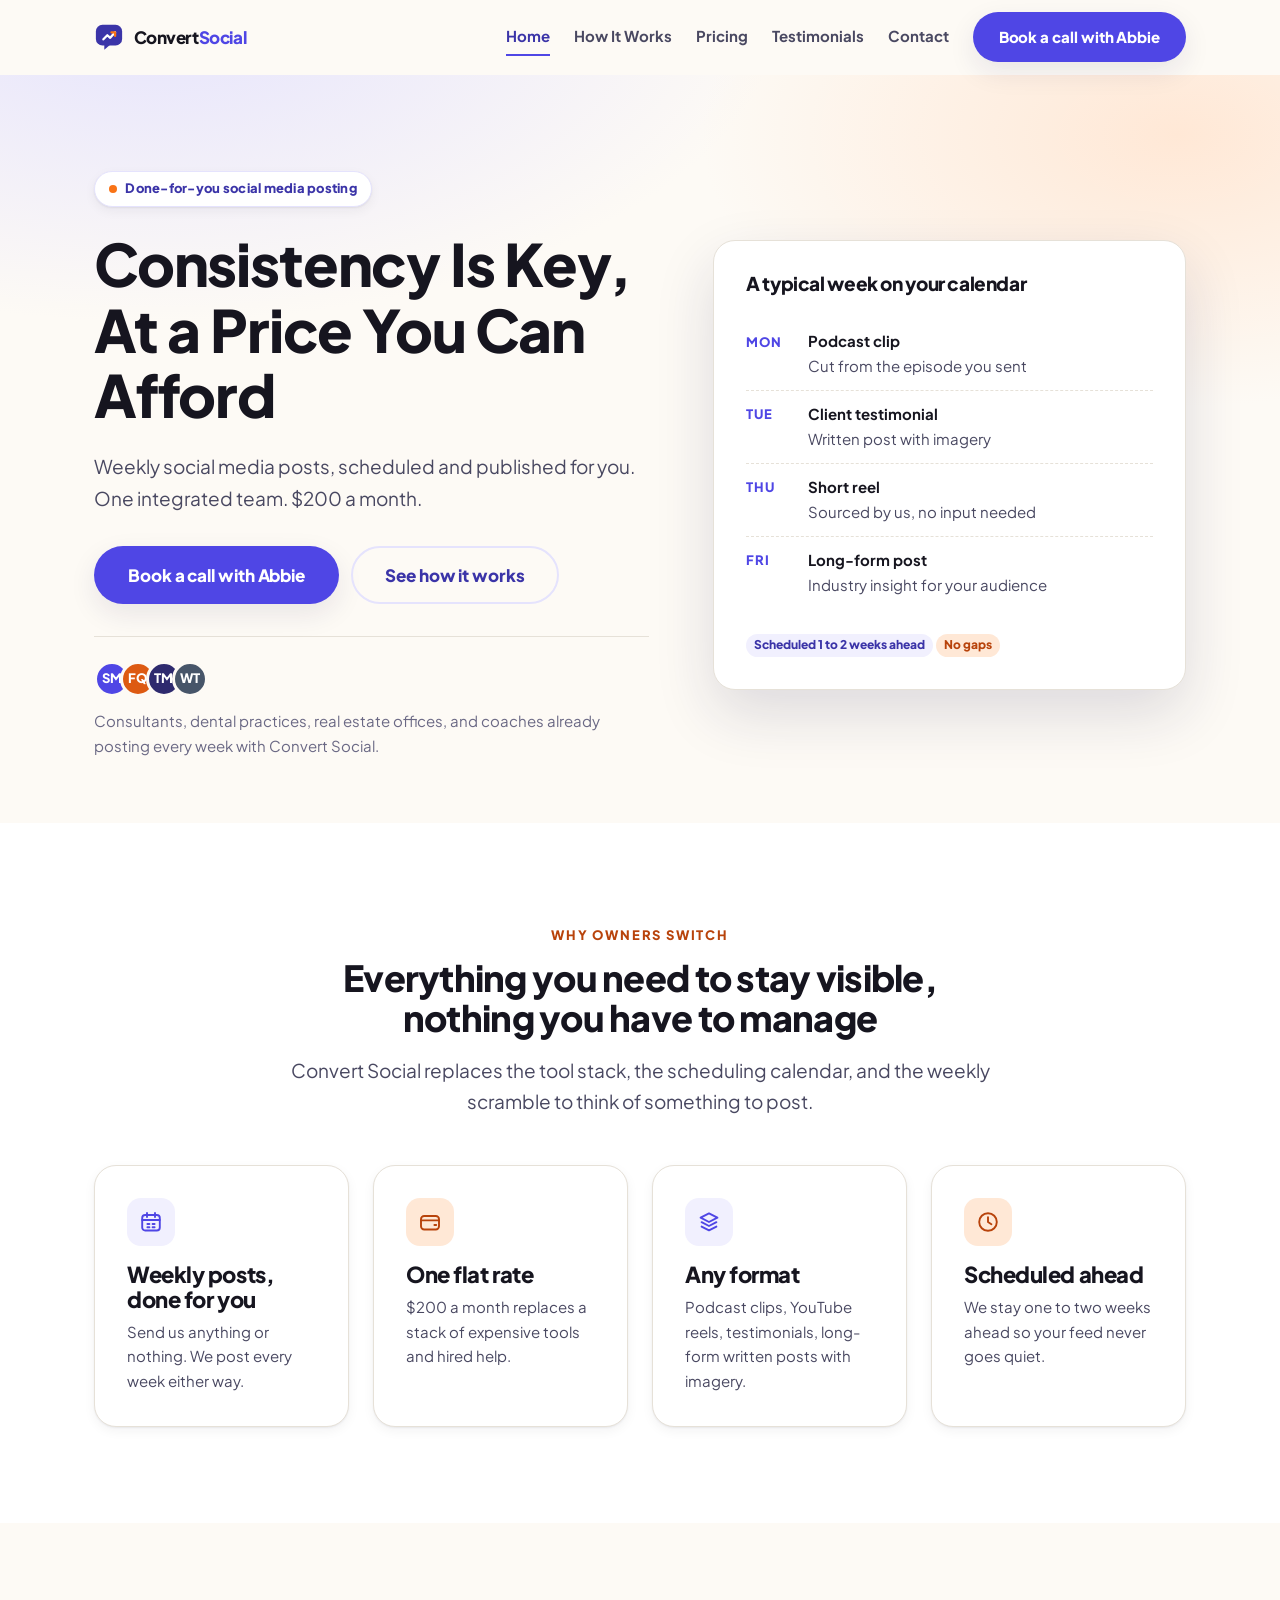
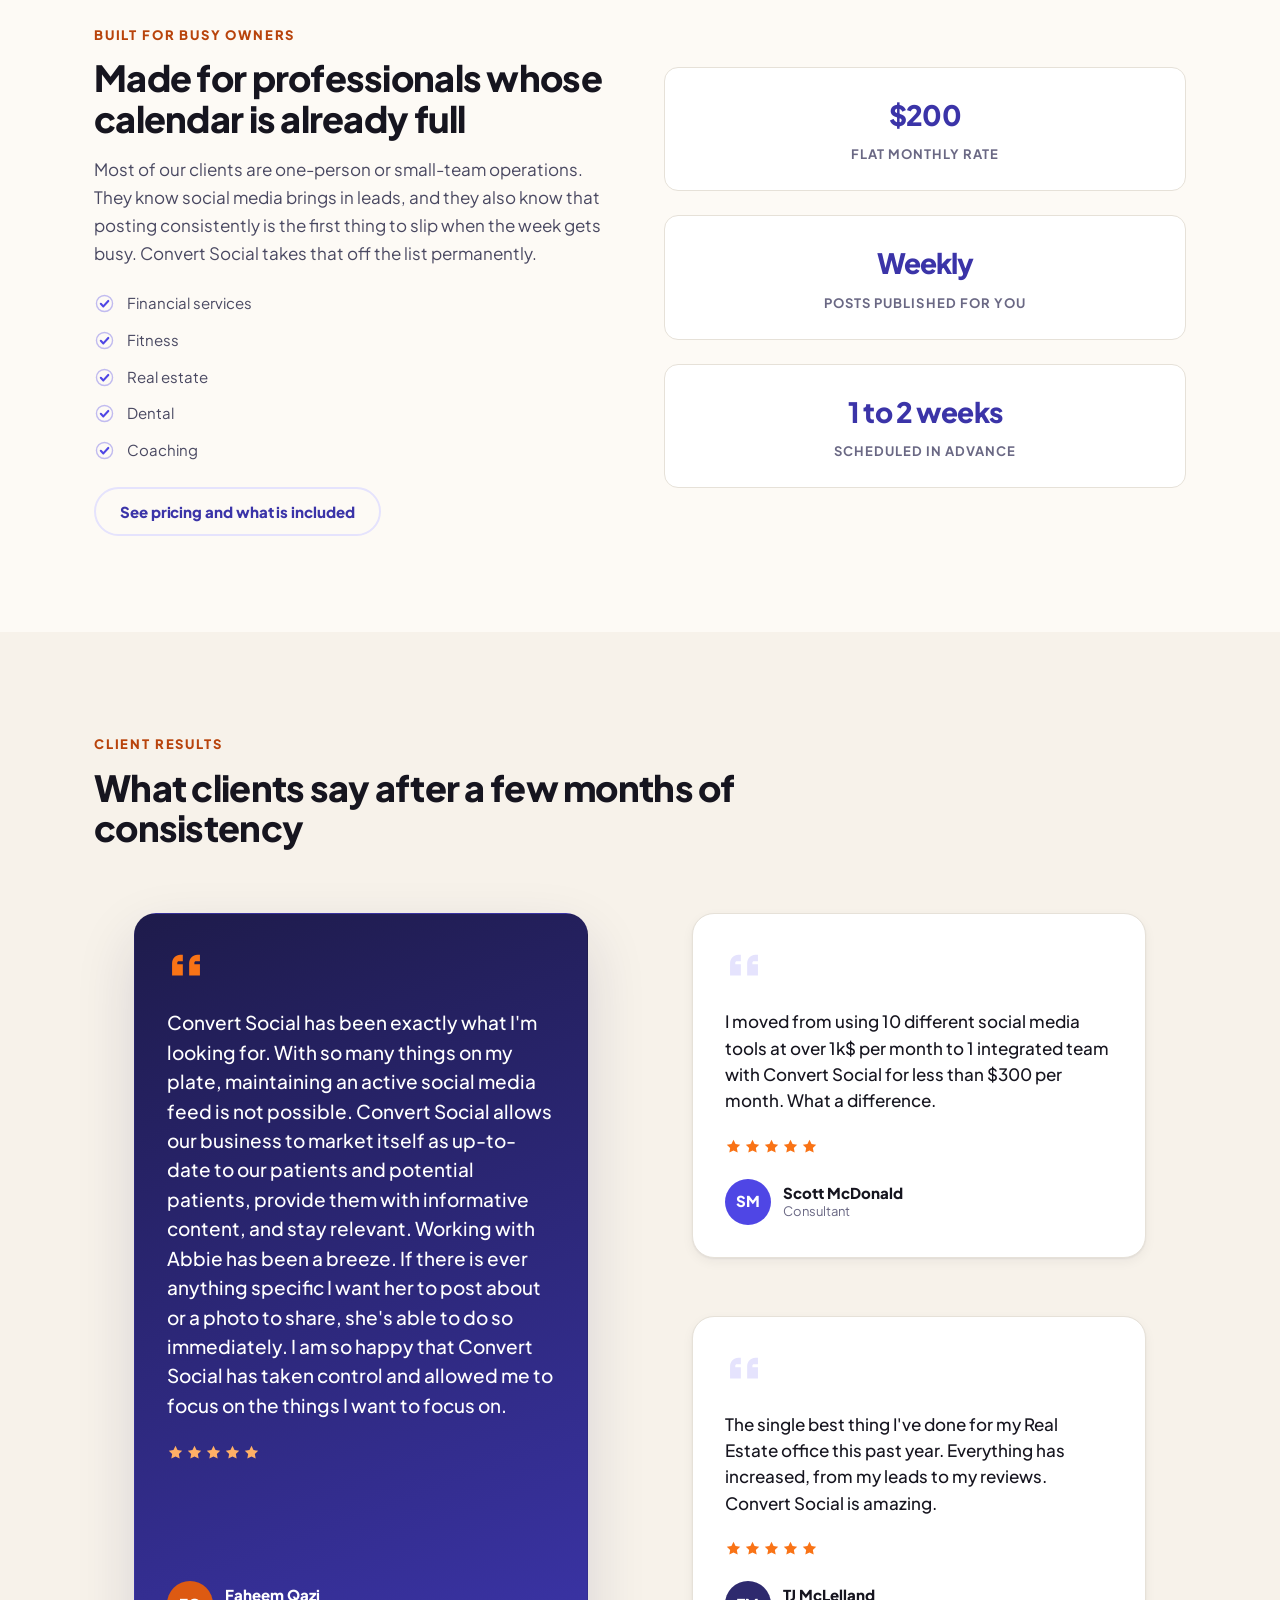
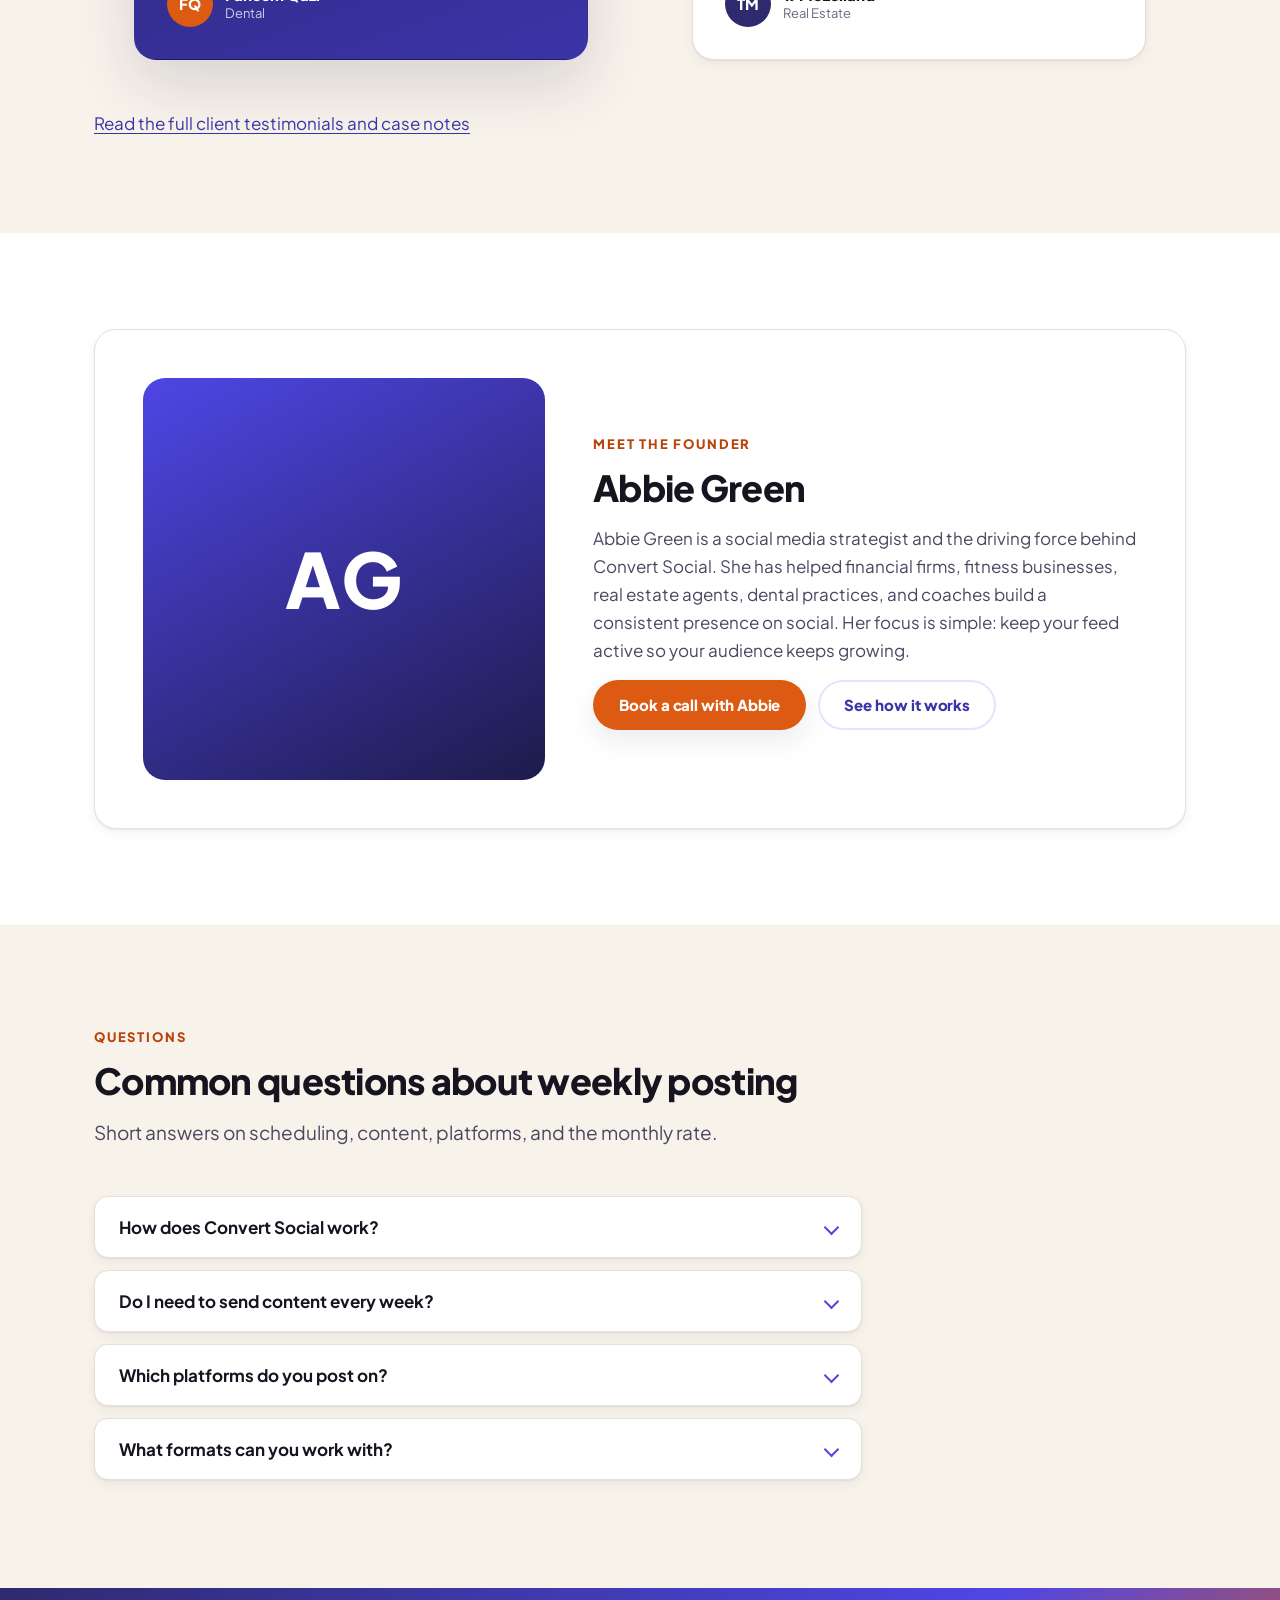
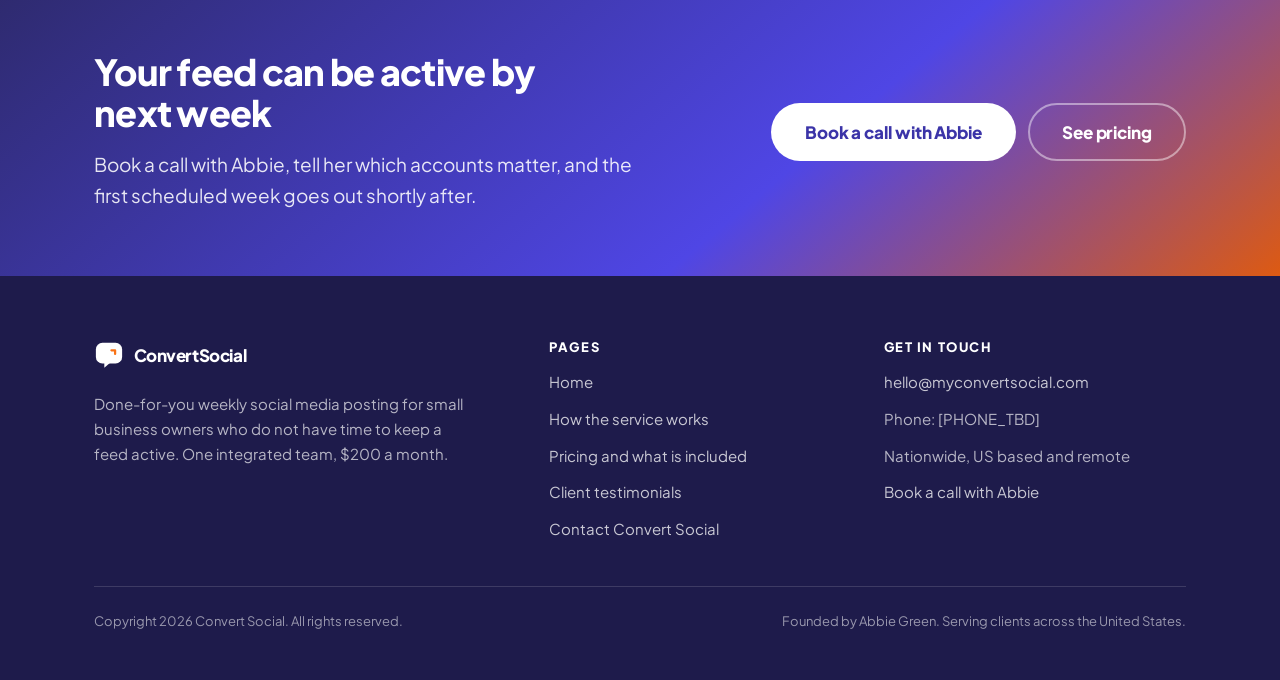
==== index.html @ 7b8433a6 "Initial Convert Social proof site" ====
<!DOCTYPE html>
<html lang="en">
<head>
  <meta charset="utf-8">
  <meta name="viewport" content="width=device-width, initial-scale=1">
  <title>Convert Social | Weekly Social Media Posts Done For You, $200 a Month</title>
  <meta name="description" content="Convert Social schedules and publishes weekly social media posts for small business owners. One integrated team, any format, $200 a month with no long-term contract.">
  <meta name="author" content="Convert Social">
  <meta name="robots" content="index, follow">
  <link rel="canonical" href="https://www.myconvertsocial.com/">

  <meta property="og:site_name" content="Convert Social">
  <meta property="og:title" content="Convert Social | Weekly Social Media Posts Done For You, $200 a Month">
  <meta property="og:description" content="Convert Social schedules and publishes weekly social media posts for small business owners. One integrated team, any format, $200 a month with no long-term contract.">
  <meta property="og:type" content="website">
  <meta property="og:url" content="https://www.myconvertsocial.com/">
  <meta property="og:image" content="https://www.myconvertsocial.com/assets/img/og-image.svg">
  <meta property="og:image:alt" content="Convert Social, weekly social media posts scheduled and published for you">
  <meta name="twitter:card" content="summary_large_image">
  <meta name="twitter:title" content="Convert Social | Weekly Social Media Posts Done For You, $200 a Month">
  <meta name="twitter:description" content="Convert Social schedules and publishes weekly social media posts for small business owners. One integrated team, any format, $200 a month with no long-term contract.">
  <meta name="twitter:image" content="https://www.myconvertsocial.com/assets/img/og-image.svg">

  <meta name="theme-color" content="#4F46E5">
  <link rel="icon" href="assets/img/favicon.svg" type="image/svg+xml">

  <link rel="preconnect" href="https://fonts.googleapis.com">
  <link rel="preconnect" href="https://fonts.gstatic.com" crossorigin>
  <link rel="stylesheet" href="https://fonts.googleapis.com/css2?family=Plus+Jakarta+Sans:wght@400;500;700;800&display=swap">
  <link rel="stylesheet" href="assets/css/style.css">

  <script type="application/ld+json">
{
  "@context": "https://schema.org",
  "@type": "Organization",
  "@id": "https://www.myconvertsocial.com/#organization",
  "name": "Convert Social",
  "url": "https://www.myconvertsocial.com/",
  "logo": "https://www.myconvertsocial.com/assets/img/logo.svg",
  "image": "https://www.myconvertsocial.com/assets/img/og-image.svg",
  "description": "Convert Social is a done-for-you social media management service. Weekly posts are scheduled and published for small business owners for $200 a month.",
  "email": "hello@myconvertsocial.com",
  "founder": {
    "@type": "Person",
    "name": "Abbie Green",
    "jobTitle": "Founder and Social Media Strategist"
  },
  "foundingLocation": {
    "@type": "Country",
    "name": "United States"
  },
  "areaServed": {
    "@type": "Country",
    "name": "US"
  },
  "knowsAbout": [
    "social media management",
    "social media scheduling",
    "content marketing for small business"
  ],
  "contactPoint": {
    "@type": "ContactPoint",
    "contactType": "sales",
    "email": "hello@myconvertsocial.com",
    "areaServed": "US",
    "availableLanguage": "English"
  }
}
</script>
  <script type="application/ld+json">
{
  "@context": "https://schema.org",
  "@type": "Service",
  "@id": "https://www.myconvertsocial.com/pricing.html#service",
  "name": "Done-for-you weekly social media posting",
  "serviceType": "Social media management",
  "description": "Weekly social media posts written, scheduled, and published for small business owners and professionals. One flat rate of $200 a month with no long-term contract.",
  "provider": {
    "@id": "https://www.myconvertsocial.com/#organization"
  },
  "areaServed": {
    "@type": "Country",
    "name": "US"
  },
  "audience": {
    "@type": "BusinessAudience",
    "name": "Small business owners in financial services, fitness, real estate, dental, and coaching"
  },
  "offers": {
    "@type": "Offer",
    "name": "Convert Social monthly plan",
    "price": "200",
    "priceCurrency": "USD",
    "availability": "https://schema.org/InStock",
    "url": "https://www.myconvertsocial.com/pricing.html",
    "priceSpecification": {
      "@type": "UnitPriceSpecification",
      "price": "200",
      "priceCurrency": "USD",
      "unitText": "MONTH",
      "billingDuration": 1,
      "billingIncrement": 1
    }
  }
}
</script>
  <script type="application/ld+json">
{
  "@context": "https://schema.org",
  "@type": "FAQPage",
  "mainEntity": [
    {
      "@type": "Question",
      "name": "How does Convert Social work?",
      "acceptedAnswer": {
        "@type": "Answer",
        "text": "You send us content whenever you have it. We build the calendar, schedule everything one to two weeks in advance, and publish weekly posts to your profiles. You approve the direction once and then it runs."
      }
    },
    {
      "@type": "Question",
      "name": "Do I need to send content every week?",
      "acceptedAnswer": {
        "@type": "Answer",
        "text": "No. Send us anything or nothing. When nothing comes in, we source simple, relevant content for your industry and post it, so your consistency never breaks."
      }
    },
    {
      "@type": "Question",
      "name": "Which platforms do you post on?",
      "acceptedAnswer": {
        "@type": "Answer",
        "text": "We post to the profiles that matter for your business, including Facebook, Instagram, LinkedIn, and X. Tell us which accounts you want active and we handle the scheduling."
      }
    },
    {
      "@type": "Question",
      "name": "What formats can you work with?",
      "acceptedAnswer": {
        "@type": "Answer",
        "text": "Podcast clips, YouTube reels, short video, client testimonials, and long-form written posts with imagery. If you have raw footage, we cut it down into postable pieces."
      }
    }
  ]
}
</script>
  <script type="application/ld+json">
{
  "@context": "https://schema.org",
  "@type": "Review",
  "@id": "https://www.myconvertsocial.com/testimonials.html#review-1",
  "itemReviewed": {
    "@id": "https://www.myconvertsocial.com/#organization"
  },
  "author": {
    "@type": "Person",
    "name": "Scott McDonald"
  },
  "reviewBody": "I moved from using 10 different social media tools at over 1k$ per month to 1 integrated team with Convert Social for less than $300 per month. What a difference.",
  "reviewRating": {
    "@type": "Rating",
    "ratingValue": "5",
    "bestRating": "5",
    "worstRating": "1"
  },
  "publisher": {
    "@id": "https://www.myconvertsocial.com/#organization"
  }
}
</script>
  <script type="application/ld+json">
{
  "@context": "https://schema.org",
  "@type": "Review",
  "@id": "https://www.myconvertsocial.com/testimonials.html#review-2",
  "itemReviewed": {
    "@id": "https://www.myconvertsocial.com/#organization"
  },
  "author": {
    "@type": "Person",
    "name": "Faheem Qazi"
  },
  "reviewBody": "Convert Social has been exactly what I'm looking for. With so many things on my plate, maintaining an active social media feed is not possible. Convert Social allows our business to market itself as up-to-date to our patients and potential patients, provide them with informative content, and stay relevant. Working with Abbie has been a breeze. If there is ever anything specific I want her to post about or a photo to share, she's able to do so immediately. I am so happy that Convert Social has taken control and allowed me to focus on the things I want to focus on.",
  "reviewRating": {
    "@type": "Rating",
    "ratingValue": "5",
    "bestRating": "5",
    "worstRating": "1"
  },
  "publisher": {
    "@id": "https://www.myconvertsocial.com/#organization"
  }
}
</script>
  <script type="application/ld+json">
{
  "@context": "https://schema.org",
  "@type": "Review",
  "@id": "https://www.myconvertsocial.com/testimonials.html#review-3",
  "itemReviewed": {
    "@id": "https://www.myconvertsocial.com/#organization"
  },
  "author": {
    "@type": "Person",
    "name": "TJ McLelland"
  },
  "reviewBody": "The single best thing I've done for my Real Estate office this past year. Everything has increased, from my leads to my reviews. Convert Social is amazing.",
  "reviewRating": {
    "@type": "Rating",
    "ratingValue": "5",
    "bestRating": "5",
    "worstRating": "1"
  },
  "publisher": {
    "@id": "https://www.myconvertsocial.com/#organization"
  }
}
</script>
</head>
<body>
  <a class="skip-link" href="#main">Skip to main content</a>

  <header class="site-header" data-header>
    <div class="wrap header-inner">
      <a class="brand" href="index.html" aria-label="Convert Social home">
        <svg viewBox="0 0 32 32" fill="none" aria-hidden="true" focusable="false">
        <rect x="2" y="3" width="28" height="22" rx="7" fill="currentColor"/>
        <path d="M11 24.4v5.1L16.9 24.4z" fill="currentColor"/>
        <path d="M10 18.5l4.2-4.4 3.1 2.8L22.5 11" stroke="#ffffff" stroke-width="2.4" stroke-linecap="round" stroke-linejoin="round"/>
        <path d="M18.6 11h3.9v3.9" stroke="#F97316" stroke-width="2.4" stroke-linecap="round" stroke-linejoin="round"/>
      </svg>
        <span class="brand-name">Convert<span>Social</span></span>
      </a>

      <button class="nav-toggle" type="button" data-nav-toggle aria-expanded="false" aria-controls="site-nav">
        <svg viewBox="0 0 24 24" fill="none" stroke="currentColor" stroke-width="2.2" stroke-linecap="round" aria-hidden="true" focusable="false"><path d="M4 7h16M4 12h16M4 17h16"/></svg>
        <span>Menu</span>
      </button>

      <nav class="site-nav" id="site-nav" data-nav aria-label="Primary">
        <ul class="nav-links">
            <li><a href="index.html" aria-current="page">Home</a></li>
            <li><a href="how-it-works.html">How It Works</a></li>
            <li><a href="pricing.html">Pricing</a></li>
            <li><a href="testimonials.html">Testimonials</a></li>
            <li><a href="contact.html">Contact</a></li>
        </ul>
        <a class="btn btn--primary" href="contact.html">Book a call with Abbie</a>
      </nav>
    </div>
  </header>

  <main id="main">
    <section class="hero">
      <div class="wrap hero-grid">
        <div>
          <span class="pill"><span class="pill-dot"></span>Done-for-you social media posting</span>
          <h1>Consistency Is Key, At a Price You Can Afford</h1>
          <p class="lede">Weekly social media posts, scheduled and published for you. One integrated team. $200 a month.</p>
          <div class="btn-row">
            <a class="btn btn--primary btn--lg" href="contact.html">Book a call with Abbie</a>
            <a class="btn btn--ghost btn--lg" href="how-it-works.html">See how it works</a>
          </div>
          <div class="hero-proof">
            <span class="avatar-stack" aria-hidden="true">
              <span class="avatar avatar--sm avatar--indigo">SM</span>
              <span class="avatar avatar--sm avatar--coral">FQ</span>
              <span class="avatar avatar--sm avatar--deep">TM</span>
              <span class="avatar avatar--sm avatar--slate">WT</span>
            </span>
            <span>Consultants, dental practices, real estate offices, and coaches already posting every week with Convert Social.</span>
          </div>
        </div>

        <div class="hero-card">
          <h2>A typical week on your calendar</h2>
          <ul class="week-list">
            <li>
              <span class="week-day">Mon</span>
              <span class="week-body"><b>Podcast clip</b>Cut from the episode you sent</span>
            </li>
            <li>
              <span class="week-day">Tue</span>
              <span class="week-body"><b>Client testimonial</b>Written post with imagery</span>
            </li>
            <li>
              <span class="week-day">Thu</span>
              <span class="week-body"><b>Short reel</b>Sourced by us, no input needed</span>
            </li>
            <li>
              <span class="week-day">Fri</span>
              <span class="week-body"><b>Long-form post</b>Industry insight for your audience</span>
            </li>
          </ul>
          <p style="margin-top:1.25rem"><span class="tag">Scheduled 1 to 2 weeks ahead</span> <span class="tag tag--coral">No gaps</span></p>
        </div>
      </div>
    </section>

    <section class="section section--white">
      <div class="wrap">
        <div class="section-head section-head--center">
          <span class="eyebrow">Why owners switch</span>
          <h2>Everything you need to stay visible, nothing you have to manage</h2>
          <p class="lede">Convert Social replaces the tool stack, the scheduling calendar, and the weekly scramble to think of something to post.</p>
        </div>
        <div class="grid grid--4 reveal">
        <article class="card card--hover">
          <span class="card-icon"><svg viewBox="0 0 24 24" fill="none" stroke="currentColor" stroke-width="1.9" stroke-linecap="round" stroke-linejoin="round" aria-hidden="true" focusable="false"><rect x="3.2" y="5" width="17.6" height="15.5" rx="3"/><path d="M8 3v4M16 3v4M3.2 10h17.6M8.4 14h2M13.6 14h2M8.4 17.2h2M13.6 17.2h2"/></svg></span>
          <h3>Weekly posts, done for you</h3>
          <p>Send us anything or nothing. We post every week either way.</p>
        </article>
        <article class="card card--hover">
          <span class="card-icon card-icon--coral"><svg viewBox="0 0 24 24" fill="none" stroke="currentColor" stroke-width="1.9" stroke-linecap="round" stroke-linejoin="round" aria-hidden="true" focusable="false"><rect x="3" y="6" width="18" height="13.5" rx="3.2"/><path d="M3 10.4h18M16.4 15h1.8"/></svg></span>
          <h3>One flat rate</h3>
          <p>$200 a month replaces a stack of expensive tools and hired help.</p>
        </article>
        <article class="card card--hover">
          <span class="card-icon"><svg viewBox="0 0 24 24" fill="none" stroke="currentColor" stroke-width="1.9" stroke-linecap="round" stroke-linejoin="round" aria-hidden="true" focusable="false"><path d="M12 3.4l8.4 4.3L12 12 3.6 7.7z"/><path d="M4.6 12.2L12 16l7.4-3.8M4.6 16.6L12 20.4l7.4-3.8"/></svg></span>
          <h3>Any format</h3>
          <p>Podcast clips, YouTube reels, testimonials, long-form written posts with imagery.</p>
        </article>
        <article class="card card--hover">
          <span class="card-icon card-icon--coral"><svg viewBox="0 0 24 24" fill="none" stroke="currentColor" stroke-width="1.9" stroke-linecap="round" stroke-linejoin="round" aria-hidden="true" focusable="false"><circle cx="12" cy="12" r="8.8"/><path d="M12 7.2V12l3.4 2.2"/></svg></span>
          <h3>Scheduled ahead</h3>
          <p>We stay one to two weeks ahead so your feed never goes quiet.</p>
        </article>
        </div>
      </div>
    </section>

    <section class="section">
      <div class="wrap">
        <div class="grid grid--2" style="gap:3rem;align-items:center">
          <div>
            <span class="eyebrow">Built for busy owners</span>
            <h2>Made for professionals whose calendar is already full</h2>
            <p>Most of our clients are one-person or small-team operations. They know social media brings in leads, and they also know that posting consistently is the first thing to slip when the week gets busy. Convert Social takes that off the list permanently.</p>
            <ul class="check-list">
              <li><svg viewBox="0 0 24 24" fill="none" stroke="currentColor" stroke-width="2.4" stroke-linecap="round" stroke-linejoin="round" aria-hidden="true" focusable="false"><circle cx="12" cy="12" r="9.2" stroke-width="1.6" opacity="0.35"/><path d="M7.8 12.4l2.9 2.9 5.6-6.2"/></svg><span>Financial services</span></li>
              <li><svg viewBox="0 0 24 24" fill="none" stroke="currentColor" stroke-width="2.4" stroke-linecap="round" stroke-linejoin="round" aria-hidden="true" focusable="false"><circle cx="12" cy="12" r="9.2" stroke-width="1.6" opacity="0.35"/><path d="M7.8 12.4l2.9 2.9 5.6-6.2"/></svg><span>Fitness</span></li>
              <li><svg viewBox="0 0 24 24" fill="none" stroke="currentColor" stroke-width="2.4" stroke-linecap="round" stroke-linejoin="round" aria-hidden="true" focusable="false"><circle cx="12" cy="12" r="9.2" stroke-width="1.6" opacity="0.35"/><path d="M7.8 12.4l2.9 2.9 5.6-6.2"/></svg><span>Real estate</span></li>
              <li><svg viewBox="0 0 24 24" fill="none" stroke="currentColor" stroke-width="2.4" stroke-linecap="round" stroke-linejoin="round" aria-hidden="true" focusable="false"><circle cx="12" cy="12" r="9.2" stroke-width="1.6" opacity="0.35"/><path d="M7.8 12.4l2.9 2.9 5.6-6.2"/></svg><span>Dental</span></li>
              <li><svg viewBox="0 0 24 24" fill="none" stroke="currentColor" stroke-width="2.4" stroke-linecap="round" stroke-linejoin="round" aria-hidden="true" focusable="false"><circle cx="12" cy="12" r="9.2" stroke-width="1.6" opacity="0.35"/><path d="M7.8 12.4l2.9 2.9 5.6-6.2"/></svg><span>Coaching</span></li>
            </ul>
            <a class="btn btn--ghost" href="pricing.html">See pricing and what is included</a>
          </div>
          <div class="stat-row" style="grid-template-columns:minmax(0,1fr)">
            <div class="stat"><span class="stat-num">$200</span><span class="stat-label">Flat monthly rate</span></div>
            <div class="stat"><span class="stat-num">Weekly</span><span class="stat-label">Posts published for you</span></div>
            <div class="stat"><span class="stat-num">1 to 2 weeks</span><span class="stat-label">Scheduled in advance</span></div>
          </div>
        </div>
      </div>
    </section>

    <section class="section section--cream">
      <div class="wrap">
        <div class="section-head">
          <span class="eyebrow">Client results</span>
          <h2>What clients say after a few months of consistency</h2>
        </div>
        <div class="grid grid--2 reveal">
        <figure class="quote-card quote-card--feature">
          <div class="quote-mark"><svg viewBox="0 0 24 24" fill="currentColor" aria-hidden="true" focusable="false"><path d="M10 5.5v4.2H7.4c-.5 0-.9.4-.9.9v.9H10v7.2H3.2V11c0-3 2.3-5.5 5.2-5.5zm10.8 0v4.2h-2.6c-.5 0-.9.4-.9.9v.9h3.5v7.2H14V11c0-3 2.3-5.5 5.2-5.5z"/></svg></div>
          <blockquote>Convert Social has been exactly what I'm looking for. With so many things on my plate, maintaining an active social media feed is not possible. Convert Social allows our business to market itself as up-to-date to our patients and potential patients, provide them with informative content, and stay relevant. Working with Abbie has been a breeze. If there is ever anything specific I want her to post about or a photo to share, she's able to do so immediately. I am so happy that Convert Social has taken control and allowed me to focus on the things I want to focus on.</blockquote>
          <span class="stars" role="img" aria-label="Rated 5 out of 5"><svg viewBox="0 0 24 24" fill="currentColor" aria-hidden="true" focusable="false"><path d="M12 2.6l2.9 6 6.6.9-4.8 4.6 1.2 6.5L12 17.5 6.1 20.6l1.2-6.5L2.5 9.5l6.6-.9z"/></svg><svg viewBox="0 0 24 24" fill="currentColor" aria-hidden="true" focusable="false"><path d="M12 2.6l2.9 6 6.6.9-4.8 4.6 1.2 6.5L12 17.5 6.1 20.6l1.2-6.5L2.5 9.5l6.6-.9z"/></svg><svg viewBox="0 0 24 24" fill="currentColor" aria-hidden="true" focusable="false"><path d="M12 2.6l2.9 6 6.6.9-4.8 4.6 1.2 6.5L12 17.5 6.1 20.6l1.2-6.5L2.5 9.5l6.6-.9z"/></svg><svg viewBox="0 0 24 24" fill="currentColor" aria-hidden="true" focusable="false"><path d="M12 2.6l2.9 6 6.6.9-4.8 4.6 1.2 6.5L12 17.5 6.1 20.6l1.2-6.5L2.5 9.5l6.6-.9z"/></svg><svg viewBox="0 0 24 24" fill="currentColor" aria-hidden="true" focusable="false"><path d="M12 2.6l2.9 6 6.6.9-4.8 4.6 1.2 6.5L12 17.5 6.1 20.6l1.2-6.5L2.5 9.5l6.6-.9z"/></svg></span>
          <figcaption class="quote-person">
            <span class="avatar avatar--coral" aria-hidden="true">FQ</span>
            <span>
              <span class="quote-name">Faheem Qazi</span>
              <span class="quote-role">Dental</span>
            </span>
          </figcaption>
        </figure>
          <div class="grid" style="gap:1.5rem">
        <figure class="quote-card quote-card--sm">
          <div class="quote-mark"><svg viewBox="0 0 24 24" fill="currentColor" aria-hidden="true" focusable="false"><path d="M10 5.5v4.2H7.4c-.5 0-.9.4-.9.9v.9H10v7.2H3.2V11c0-3 2.3-5.5 5.2-5.5zm10.8 0v4.2h-2.6c-.5 0-.9.4-.9.9v.9h3.5v7.2H14V11c0-3 2.3-5.5 5.2-5.5z"/></svg></div>
          <blockquote>I moved from using 10 different social media tools at over 1k$ per month to 1 integrated team with Convert Social for less than $300 per month. What a difference.</blockquote>
          <span class="stars" role="img" aria-label="Rated 5 out of 5"><svg viewBox="0 0 24 24" fill="currentColor" aria-hidden="true" focusable="false"><path d="M12 2.6l2.9 6 6.6.9-4.8 4.6 1.2 6.5L12 17.5 6.1 20.6l1.2-6.5L2.5 9.5l6.6-.9z"/></svg><svg viewBox="0 0 24 24" fill="currentColor" aria-hidden="true" focusable="false"><path d="M12 2.6l2.9 6 6.6.9-4.8 4.6 1.2 6.5L12 17.5 6.1 20.6l1.2-6.5L2.5 9.5l6.6-.9z"/></svg><svg viewBox="0 0 24 24" fill="currentColor" aria-hidden="true" focusable="false"><path d="M12 2.6l2.9 6 6.6.9-4.8 4.6 1.2 6.5L12 17.5 6.1 20.6l1.2-6.5L2.5 9.5l6.6-.9z"/></svg><svg viewBox="0 0 24 24" fill="currentColor" aria-hidden="true" focusable="false"><path d="M12 2.6l2.9 6 6.6.9-4.8 4.6 1.2 6.5L12 17.5 6.1 20.6l1.2-6.5L2.5 9.5l6.6-.9z"/></svg><svg viewBox="0 0 24 24" fill="currentColor" aria-hidden="true" focusable="false"><path d="M12 2.6l2.9 6 6.6.9-4.8 4.6 1.2 6.5L12 17.5 6.1 20.6l1.2-6.5L2.5 9.5l6.6-.9z"/></svg></span>
          <figcaption class="quote-person">
            <span class="avatar avatar--indigo" aria-hidden="true">SM</span>
            <span>
              <span class="quote-name">Scott McDonald</span>
              <span class="quote-role">Consultant</span>
            </span>
          </figcaption>
        </figure>
        <figure class="quote-card quote-card--sm">
          <div class="quote-mark"><svg viewBox="0 0 24 24" fill="currentColor" aria-hidden="true" focusable="false"><path d="M10 5.5v4.2H7.4c-.5 0-.9.4-.9.9v.9H10v7.2H3.2V11c0-3 2.3-5.5 5.2-5.5zm10.8 0v4.2h-2.6c-.5 0-.9.4-.9.9v.9h3.5v7.2H14V11c0-3 2.3-5.5 5.2-5.5z"/></svg></div>
          <blockquote>The single best thing I've done for my Real Estate office this past year. Everything has increased, from my leads to my reviews. Convert Social is amazing.</blockquote>
          <span class="stars" role="img" aria-label="Rated 5 out of 5"><svg viewBox="0 0 24 24" fill="currentColor" aria-hidden="true" focusable="false"><path d="M12 2.6l2.9 6 6.6.9-4.8 4.6 1.2 6.5L12 17.5 6.1 20.6l1.2-6.5L2.5 9.5l6.6-.9z"/></svg><svg viewBox="0 0 24 24" fill="currentColor" aria-hidden="true" focusable="false"><path d="M12 2.6l2.9 6 6.6.9-4.8 4.6 1.2 6.5L12 17.5 6.1 20.6l1.2-6.5L2.5 9.5l6.6-.9z"/></svg><svg viewBox="0 0 24 24" fill="currentColor" aria-hidden="true" focusable="false"><path d="M12 2.6l2.9 6 6.6.9-4.8 4.6 1.2 6.5L12 17.5 6.1 20.6l1.2-6.5L2.5 9.5l6.6-.9z"/></svg><svg viewBox="0 0 24 24" fill="currentColor" aria-hidden="true" focusable="false"><path d="M12 2.6l2.9 6 6.6.9-4.8 4.6 1.2 6.5L12 17.5 6.1 20.6l1.2-6.5L2.5 9.5l6.6-.9z"/></svg><svg viewBox="0 0 24 24" fill="currentColor" aria-hidden="true" focusable="false"><path d="M12 2.6l2.9 6 6.6.9-4.8 4.6 1.2 6.5L12 17.5 6.1 20.6l1.2-6.5L2.5 9.5l6.6-.9z"/></svg></span>
          <figcaption class="quote-person">
            <span class="avatar avatar--deep" aria-hidden="true">TM</span>
            <span>
              <span class="quote-name">TJ McLelland</span>
              <span class="quote-role">Real Estate</span>
            </span>
          </figcaption>
        </figure>
          </div>
        </div>
        <p style="margin-top:2rem"><a href="testimonials.html">Read the full client testimonials and case notes</a></p>
      </div>
    </section>

    <section class="section section--white">
      <div class="wrap">
        <div class="founder">
          <div class="founder-mark" role="img" aria-label="Monogram for founder Abbie Green">AG</div>
          <div>
            <span class="eyebrow">Meet the founder</span>
            <h2>Abbie Green</h2>
            <p>Abbie Green is a social media strategist and the driving force behind Convert Social. She has helped financial firms, fitness businesses, real estate agents, dental practices, and coaches build a consistent presence on social. Her focus is simple: keep your feed active so your audience keeps growing.</p>
            <div class="btn-row">
              <a class="btn btn--accent" href="contact.html">Book a call with Abbie</a>
              <a class="btn btn--ghost" href="how-it-works.html">See how it works</a>
            </div>
          </div>
        </div>
      </div>
    </section>

  <section class="section section--cream" id="faq">
    <div class="wrap">
      <div class="section-head">
        <span class="eyebrow">Questions</span>
        <h2>Common questions about weekly posting</h2>
        <p class="lede">Short answers on scheduling, content, platforms, and the monthly rate.</p>
      </div>
      <div class="faq">
        <details class="faq-item">
          <summary>How does Convert Social work?</summary>
          <div class="faq-body"><p>You send us content whenever you have it. We build the calendar, schedule everything one to two weeks in advance, and publish weekly posts to your profiles. You approve the direction once and then it runs.</p></div>
        </details>
        <details class="faq-item">
          <summary>Do I need to send content every week?</summary>
          <div class="faq-body"><p>No. Send us anything or nothing. When nothing comes in, we source simple, relevant content for your industry and post it, so your consistency never breaks.</p></div>
        </details>
        <details class="faq-item">
          <summary>Which platforms do you post on?</summary>
          <div class="faq-body"><p>We post to the profiles that matter for your business, including Facebook, Instagram, LinkedIn, and X. Tell us which accounts you want active and we handle the scheduling.</p></div>
        </details>
        <details class="faq-item">
          <summary>What formats can you work with?</summary>
          <div class="faq-body"><p>Podcast clips, YouTube reels, short video, client testimonials, and long-form written posts with imagery. If you have raw footage, we cut it down into postable pieces.</p></div>
        </details>
      </div>
    </div>
  </section>

  <section class="cta-band">
    <div class="wrap cta-inner">
      <div>
        <h2>Your feed can be active by next week</h2>
        <p>Book a call with Abbie, tell her which accounts matter, and the first scheduled week goes out shortly after.</p>
      </div>
      <div class="btn-row">
        <a class="btn btn--light btn--lg" href="contact.html">Book a call with Abbie</a>
          <a class="btn btn--outline-light btn--lg" href="pricing.html">See pricing</a>
      </div>
    </div>
  </section>
  </main>

  <footer class="site-footer">
    <div class="wrap">
      <div class="footer-grid">
        <div>
          <a class="brand" href="index.html" aria-label="Convert Social home">
            <svg viewBox="0 0 32 32" fill="none" aria-hidden="true" focusable="false">
        <rect x="2" y="3" width="28" height="22" rx="7" fill="currentColor"/>
        <path d="M11 24.4v5.1L16.9 24.4z" fill="currentColor"/>
        <path d="M10 18.5l4.2-4.4 3.1 2.8L22.5 11" stroke="#ffffff" stroke-width="2.4" stroke-linecap="round" stroke-linejoin="round"/>
        <path d="M18.6 11h3.9v3.9" stroke="#F97316" stroke-width="2.4" stroke-linecap="round" stroke-linejoin="round"/>
      </svg>
            <span class="brand-name">Convert<span>Social</span></span>
          </a>
          <p class="footer-blurb">Done-for-you weekly social media posting for small business owners who do not have time to keep a feed active. One integrated team, $200 a month.</p>
        </div>
        <div>
          <h3>Pages</h3>
          <ul>
            <li><a href="index.html">Home</a></li>
            <li><a href="how-it-works.html">How the service works</a></li>
            <li><a href="pricing.html">Pricing and what is included</a></li>
            <li><a href="testimonials.html">Client testimonials</a></li>
            <li><a href="contact.html">Contact Convert Social</a></li>
          </ul>
        </div>
        <div>
          <h3>Get in touch</h3>
          <ul>
            <li><a href="mailto:hello@myconvertsocial.com">hello@myconvertsocial.com</a></li>
            <li>Phone: [PHONE_TBD]</li>
            <li>Nationwide, US based and remote</li>
            <li><a href="contact.html">Book a call with Abbie</a></li>
          </ul>
        </div>
      </div>
      <div class="footer-base">
        <p>Copyright <span data-year>2026</span> Convert Social. All rights reserved.</p>
        <p>Founded by Abbie Green. Serving clients across the United States.</p>
      </div>
    </div>
  </footer>

  <script src="assets/js/main.js" defer></script>
</body>
</html>
---- assets/css/style.css ----
/* ==========================================================================
   Convert Social - proof site stylesheet
   Palette: deep indigo primary, coral accent, warm off-white surface
   ========================================================================== */

:root {
  /* Brand */
  --indigo-900: #1e1b4b;
  --indigo-800: #2e2a6e;
  --indigo-700: #3b34a8;
  --indigo-600: #4f46e5;
  --indigo-500: #6366f1;
  --indigo-100: #e5e3fd;
  --indigo-50: #f1f0fe;

  --coral-700: #b8430b;
  --coral-600: #dd5a12;
  --coral-500: #f97316;
  --coral-100: #ffe8d6;

  /* Neutrals */
  --cream: #fdfaf5;
  --cream-alt: #f7f2ea;
  --white: #ffffff;
  --ink: #16151f;
  --ink-soft: #494861;
  --ink-muted: #6a6884;
  --line: #e6e1d8;

  /* Type */
  --font-sans: "Plus Jakarta Sans", "Segoe UI", system-ui, -apple-system, sans-serif;
  --text-xs: 0.8125rem;
  --text-sm: 0.9375rem;
  --text-base: 1.0625rem;
  --text-lg: 1.1875rem;
  --text-xl: 1.375rem;
  --text-2xl: 1.75rem;
  --text-3xl: 2.25rem;
  --text-4xl: clamp(2.35rem, 5.2vw, 3.65rem);

  /* Space */
  --sp-1: 0.25rem;
  --sp-2: 0.5rem;
  --sp-3: 0.75rem;
  --sp-4: 1rem;
  --sp-5: 1.5rem;
  --sp-6: 2rem;
  --sp-7: 3rem;
  --sp-8: 4rem;
  --sp-9: 6rem;

  --radius-sm: 8px;
  --radius: 14px;
  --radius-lg: 22px;
  --radius-pill: 999px;

  --shadow-sm: 0 1px 2px rgba(22, 21, 31, 0.06), 0 4px 12px rgba(22, 21, 31, 0.05);
  --shadow-md: 0 10px 28px rgba(30, 27, 75, 0.09);
  --shadow-lg: 0 24px 60px rgba(30, 27, 75, 0.14);

  --wrap: 1140px;
  --header-h: 74px;
}

/* --------------------------------------------------------------- reset */
*,
*::before,
*::after { box-sizing: border-box; }

html { -webkit-text-size-adjust: 100%; scroll-behavior: smooth; }

body {
  margin: 0;
  font-family: var(--font-sans);
  font-size: var(--text-base);
  line-height: 1.65;
  color: var(--ink-soft);
  background: var(--cream);
  -webkit-font-smoothing: antialiased;
}

h1, h2, h3, h4 {
  margin: 0 0 var(--sp-4);
  color: var(--ink);
  font-weight: 800;
  line-height: 1.12;
  letter-spacing: -0.02em;
}

h1 { font-size: var(--text-4xl); }
h2 { font-size: var(--text-3xl); }
h3 { font-size: var(--text-xl); }
h4 { font-size: var(--text-lg); }

p { margin: 0 0 var(--sp-4); }
p:last-child { margin-bottom: 0; }

ul, ol { margin: 0 0 var(--sp-4); padding-left: 1.25rem; }
li { margin-bottom: var(--sp-2); }

a { color: var(--indigo-700); text-decoration-thickness: 1px; text-underline-offset: 3px; }
a:hover { color: var(--coral-700); }

strong { color: var(--ink); font-weight: 700; }

svg { display: block; }

/* ------------------------------------------------------------ a11y */
.skip-link {
  position: absolute;
  left: var(--sp-4);
  top: -100px;
  z-index: 999;
  padding: var(--sp-3) var(--sp-5);
  background: var(--indigo-700);
  color: var(--white);
  border-radius: var(--radius-sm);
  font-weight: 700;
  text-decoration: none;
  transition: top 0.18s ease;
}
.skip-link:focus { top: var(--sp-3); color: var(--white); }

:focus-visible {
  outline: 3px solid var(--coral-600);
  outline-offset: 3px;
  border-radius: 4px;
}

.sr-only {
  position: absolute;
  width: 1px;
  height: 1px;
  padding: 0;
  margin: -1px;
  overflow: hidden;
  clip: rect(0 0 0 0);
  white-space: nowrap;
  border: 0;
}

/* ------------------------------------------------------------ layout */
.wrap {
  width: 100%;
  max-width: var(--wrap);
  margin-inline: auto;
  padding-inline: var(--sp-5);
}

.section { padding-block: var(--sp-9); }
.section--tight { padding-block: var(--sp-8); }
.section--cream { background: var(--cream-alt); }
.section--white { background: var(--white); }

.section-head { max-width: 44rem; margin-bottom: var(--sp-7); }
.section-head--center { margin-inline: auto; text-align: center; }

.eyebrow {
  display: inline-block;
  margin-bottom: var(--sp-3);
  font-size: var(--text-xs);
  font-weight: 800;
  letter-spacing: 0.14em;
  text-transform: uppercase;
  color: var(--coral-700);
}

.lede { font-size: var(--text-lg); color: var(--ink-soft); }

.grid { display: grid; gap: var(--sp-5); }
.grid--2 { grid-template-columns: repeat(2, minmax(0, 1fr)); }
.grid--3 { grid-template-columns: repeat(3, minmax(0, 1fr)); }
.grid--4 { grid-template-columns: repeat(4, minmax(0, 1fr)); }

/* ------------------------------------------------------------ buttons */
.btn {
  display: inline-flex;
  align-items: center;
  justify-content: center;
  gap: var(--sp-2);
  padding: 0.85rem 1.5rem;
  border: 2px solid transparent;
  border-radius: var(--radius-pill);
  font-family: inherit;
  font-size: var(--text-sm);
  font-weight: 800;
  line-height: 1.2;
  letter-spacing: -0.005em;
  text-decoration: none;
  cursor: pointer;
  transition: transform 0.16s ease, background-color 0.16s ease, box-shadow 0.16s ease, color 0.16s ease;
}
.btn:hover { transform: translateY(-2px); }

.btn--primary {
  background: var(--indigo-600);
  color: var(--white);
  box-shadow: var(--shadow-md);
}
.btn--primary:hover { background: var(--indigo-700); color: var(--white); }

.btn--accent {
  background: var(--coral-600);
  color: var(--white);
  box-shadow: var(--shadow-md);
}
.btn--accent:hover { background: var(--coral-700); color: var(--white); }

.btn--ghost {
  background: transparent;
  color: var(--indigo-700);
  border-color: var(--indigo-100);
}
.btn--ghost:hover { background: var(--indigo-50); color: var(--indigo-700); border-color: var(--indigo-500); }

.btn--light {
  background: var(--white);
  color: var(--indigo-700);
}
.btn--light:hover { background: var(--indigo-50); color: var(--indigo-700); }

.btn--outline-light {
  background: transparent;
  color: var(--white);
  border-color: rgba(255, 255, 255, 0.45);
}
.btn--outline-light:hover { background: rgba(255, 255, 255, 0.12); color: var(--white); }

.btn--block { width: 100%; }
.btn--lg { padding: 1.05rem 2rem; font-size: var(--text-base); }

.btn-row { display: flex; flex-wrap: wrap; gap: var(--sp-3); }

/* ------------------------------------------------------------ header */
.site-header {
  position: sticky;
  top: 0;
  z-index: 100;
  background: rgba(253, 250, 245, 0.92);
  backdrop-filter: blur(10px);
  border-bottom: 1px solid transparent;
  transition: border-color 0.2s ease, box-shadow 0.2s ease;
}
.site-header.is-stuck {
  border-bottom-color: var(--line);
  box-shadow: 0 4px 18px rgba(30, 27, 75, 0.06);
}

.header-inner {
  display: flex;
  align-items: center;
  justify-content: space-between;
  gap: var(--sp-5);
  min-height: var(--header-h);
}

.brand {
  display: inline-flex;
  align-items: center;
  gap: 0.6rem;
  color: var(--indigo-700);
  font-weight: 800;
  font-size: 1.0625rem;
  letter-spacing: -0.025em;
  text-decoration: none;
}
.brand:hover { color: var(--indigo-600); }
.brand svg { width: 30px; height: 30px; flex: none; }
.brand-name { color: var(--ink); }
.brand-name span { color: var(--indigo-600); }

.nav-toggle {
  display: none;
  align-items: center;
  gap: 0.5rem;
  padding: 0.55rem 0.9rem;
  background: var(--white);
  border: 1px solid var(--line);
  border-radius: var(--radius-pill);
  font-family: inherit;
  font-size: var(--text-xs);
  font-weight: 800;
  color: var(--ink);
  cursor: pointer;
}
.nav-toggle svg { width: 16px; height: 16px; }

.site-nav { display: flex; align-items: center; gap: var(--sp-5); }

.nav-links {
  display: flex;
  align-items: center;
  gap: var(--sp-5);
  margin: 0;
  padding: 0;
  list-style: none;
}
.nav-links li { margin: 0; }
.nav-links a {
  display: inline-block;
  padding: 0.35rem 0;
  font-size: var(--text-sm);
  font-weight: 700;
  color: var(--ink-soft);
  text-decoration: none;
  border-bottom: 2px solid transparent;
}
.nav-links a:hover { color: var(--indigo-700); border-bottom-color: var(--coral-500); }
.nav-links a[aria-current="page"] { color: var(--indigo-700); border-bottom-color: var(--indigo-600); }

/* ------------------------------------------------------------ hero */
.hero {
  position: relative;
  overflow: hidden;
  padding-block: var(--sp-9) var(--sp-8);
  background:
    radial-gradient(900px 460px at 12% -10%, var(--indigo-100), transparent 70%),
    radial-gradient(700px 400px at 92% 8%, var(--coral-100), transparent 68%),
    var(--cream);
}

.hero-grid {
  display: grid;
  grid-template-columns: minmax(0, 1.08fr) minmax(0, 0.92fr);
  gap: var(--sp-8);
  align-items: center;
}

.hero h1 { margin-bottom: var(--sp-5); }
.hero .lede { max-width: 34rem; margin-bottom: var(--sp-6); }

.pill {
  display: inline-flex;
  align-items: center;
  gap: 0.5rem;
  margin-bottom: var(--sp-5);
  padding: 0.4rem 0.9rem;
  background: var(--white);
  border: 1px solid var(--indigo-100);
  border-radius: var(--radius-pill);
  font-size: var(--text-xs);
  font-weight: 800;
  letter-spacing: 0.02em;
  color: var(--indigo-700);
  box-shadow: var(--shadow-sm);
}
.pill-dot {
  width: 8px;
  height: 8px;
  border-radius: 50%;
  background: var(--coral-500);
  flex: none;
}

.hero-proof {
  display: flex;
  flex-wrap: wrap;
  align-items: center;
  gap: var(--sp-3) var(--sp-5);
  margin-top: var(--sp-6);
  padding-top: var(--sp-5);
  border-top: 1px solid var(--line);
  font-size: var(--text-sm);
  color: var(--ink-muted);
}

.avatar-stack { display: flex; }
.avatar-stack .avatar { margin-left: -10px; border: 3px solid var(--cream); }
.avatar-stack .avatar:first-child { margin-left: 0; }

/* hero card */
.hero-card {
  padding: var(--sp-6);
  background: var(--white);
  border: 1px solid var(--line);
  border-radius: var(--radius-lg);
  box-shadow: var(--shadow-lg);
}
.hero-card h2 {
  font-size: var(--text-lg);
  margin-bottom: var(--sp-5);
}

.week-list { margin: 0; padding: 0; list-style: none; }
.week-list li {
  display: flex;
  align-items: flex-start;
  gap: var(--sp-3);
  padding-block: 0.7rem;
  margin: 0;
  border-bottom: 1px dashed var(--line);
  font-size: var(--text-sm);
}
.week-list li:last-child { border-bottom: 0; }
.week-day {
  flex: none;
  width: 3.1rem;
  font-weight: 800;
  color: var(--indigo-600);
  font-size: var(--text-xs);
  letter-spacing: 0.06em;
  text-transform: uppercase;
  padding-top: 0.15rem;
}
.week-body { color: var(--ink-soft); }
.week-body b { display: block; color: var(--ink); font-weight: 700; }

.tag {
  display: inline-block;
  padding: 0.1rem 0.5rem;
  border-radius: var(--radius-pill);
  background: var(--indigo-50);
  color: var(--indigo-700);
  font-size: 0.75rem;
  font-weight: 800;
}
.tag--coral { background: var(--coral-100); color: var(--coral-700); }

/* ------------------------------------------------------------ page head */
.page-head {
  padding-block: var(--sp-8) var(--sp-7);
  background:
    radial-gradient(760px 380px at 8% -20%, var(--indigo-100), transparent 70%),
    var(--cream);
  border-bottom: 1px solid var(--line);
}
.page-head h1 { max-width: 34rem; }
.page-head .lede { max-width: 40rem; }

.crumbs {
  margin-bottom: var(--sp-5);
  font-size: var(--text-xs);
  font-weight: 700;
  color: var(--ink-muted);
}
.crumbs ol {
  display: flex;
  flex-wrap: wrap;
  gap: 0.45rem;
  margin: 0;
  padding: 0;
  list-style: none;
}
.crumbs li { margin: 0; }
.crumbs li + li::before { content: "/"; margin-right: 0.45rem; color: var(--line); }
.crumbs a { color: var(--ink-muted); text-decoration: none; }
.crumbs a:hover { color: var(--indigo-700); text-decoration: underline; }
.crumbs [aria-current="page"] { color: var(--ink); }

/* ------------------------------------------------------------ cards */
.card {
  padding: var(--sp-6);
  background: var(--white);
  border: 1px solid var(--line);
  border-radius: var(--radius-lg);
  box-shadow: var(--shadow-sm);
  transition: transform 0.2s ease, box-shadow 0.2s ease, border-color 0.2s ease;
}
.card h3 { margin-bottom: var(--sp-2); }
.card p { font-size: var(--text-sm); }

.card--hover:hover {
  transform: translateY(-4px);
  box-shadow: var(--shadow-md);
  border-color: var(--indigo-100);
}

.card-icon {
  display: inline-flex;
  align-items: center;
  justify-content: center;
  width: 48px;
  height: 48px;
  margin-bottom: var(--sp-4);
  border-radius: var(--radius);
  background: var(--indigo-50);
  color: var(--indigo-600);
}
.card-icon svg { width: 24px; height: 24px; }
.card-icon--coral { background: var(--coral-100); color: var(--coral-700); }

/* ------------------------------------------------------------ steps */
.steps { counter-reset: step; margin: 0; padding: 0; list-style: none; }
.steps > li {
  position: relative;
  margin: 0 0 var(--sp-5);
  padding: var(--sp-6) var(--sp-6) var(--sp-6) 5.25rem;
  background: var(--white);
  border: 1px solid var(--line);
  border-radius: var(--radius-lg);
  box-shadow: var(--shadow-sm);
}
.steps > li::before {
  counter-increment: step;
  content: counter(step);
  position: absolute;
  left: var(--sp-6);
  top: var(--sp-6);
  display: flex;
  align-items: center;
  justify-content: center;
  width: 46px;
  height: 46px;
  border-radius: 50%;
  background: var(--indigo-600);
  color: var(--white);
  font-weight: 800;
  font-size: var(--text-lg);
}
.steps h3 { margin-bottom: var(--sp-2); }
.steps p { font-size: var(--text-sm); }

/* ------------------------------------------------------------ testimonials */
.quote-card {
  display: flex;
  flex-direction: column;
  gap: var(--sp-5);
  padding: var(--sp-6);
  background: var(--white);
  border: 1px solid var(--line);
  border-radius: var(--radius-lg);
  box-shadow: var(--shadow-sm);
}
.quote-card--feature {
  background: linear-gradient(160deg, var(--indigo-900), var(--indigo-700));
  border-color: transparent;
  color: rgba(255, 255, 255, 0.86);
  box-shadow: var(--shadow-lg);
}
.quote-mark { color: var(--indigo-100); }
.quote-mark svg { width: 38px; height: 38px; }

.quote-card blockquote {
  margin: 0;
  font-size: var(--text-lg);
  line-height: 1.55;
  color: var(--ink);
  font-weight: 500;
}
.quote-card--sm blockquote { font-size: var(--text-base); }

.quote-card.quote-card--feature blockquote { color: var(--white); }
.quote-card.quote-card--feature .quote-name { color: var(--white); }
.quote-card.quote-card--feature .quote-role { color: rgba(255, 255, 255, 0.76); }
.quote-card.quote-card--feature .quote-mark { color: var(--coral-500); }
.quote-card.quote-card--feature .stars { color: #ffb066; }

.quote-person { display: flex; align-items: center; gap: var(--sp-3); margin-top: auto; }
.quote-name { display: block; font-weight: 800; color: var(--ink); font-size: var(--text-sm); line-height: 1.3; }
.quote-role { display: block; font-size: var(--text-xs); color: var(--ink-muted); line-height: 1.35; }

.avatar {
  display: inline-flex;
  align-items: center;
  justify-content: center;
  flex: none;
  width: 46px;
  height: 46px;
  border-radius: 50%;
  font-weight: 800;
  font-size: var(--text-sm);
  letter-spacing: 0.02em;
  color: var(--white);
  background: var(--indigo-600);
}
.avatar--sm { width: 36px; height: 36px; font-size: var(--text-xs); }
.avatar--indigo { background: var(--indigo-600); }
.avatar--coral { background: var(--coral-600); }
.avatar--deep { background: var(--indigo-800); }
.avatar--slate { background: #475569; }
.avatar--light { background: var(--white); color: var(--indigo-700); }

.stars { display: inline-flex; gap: 2px; color: var(--coral-500); }
.stars svg { width: 17px; height: 17px; }

.client-strip {
  display: flex;
  flex-wrap: wrap;
  gap: var(--sp-3);
  padding: 0;
  margin: 0;
  list-style: none;
}
.client-strip li {
  display: flex;
  align-items: center;
  gap: var(--sp-3);
  margin: 0;
  padding: 0.7rem 1.1rem 0.7rem 0.7rem;
  background: var(--white);
  border: 1px solid var(--line);
  border-radius: var(--radius-pill);
  box-shadow: var(--shadow-sm);
}
.client-strip .quote-name { font-size: var(--text-sm); }

/* ------------------------------------------------------------ pricing */
.price-wrap { display: grid; grid-template-columns: minmax(0, 1fr) minmax(0, 1fr); gap: var(--sp-6); align-items: start; }

.price-card {
  padding: var(--sp-7);
  background: var(--white);
  border: 2px solid var(--indigo-600);
  border-radius: var(--radius-lg);
  box-shadow: var(--shadow-lg);
}
.price-badge {
  display: inline-block;
  margin-bottom: var(--sp-4);
  padding: 0.3rem 0.85rem;
  border-radius: var(--radius-pill);
  background: var(--coral-100);
  color: var(--coral-700);
  font-size: var(--text-xs);
  font-weight: 800;
  letter-spacing: 0.08em;
  text-transform: uppercase;
}
.price-amount {
  display: flex;
  align-items: baseline;
  gap: 0.4rem;
  margin-bottom: var(--sp-2);
}
.price-amount .num {
  font-size: 3.5rem;
  font-weight: 800;
  line-height: 1;
  letter-spacing: -0.04em;
  color: var(--ink);
}
.price-amount .per { font-size: var(--text-base); font-weight: 700; color: var(--ink-muted); }

.check-list { margin: var(--sp-5) 0; padding: 0; list-style: none; }
.check-list li {
  display: flex;
  align-items: flex-start;
  gap: var(--sp-3);
  margin-bottom: var(--sp-3);
  font-size: var(--text-sm);
}
.check-list svg { width: 21px; height: 21px; flex: none; margin-top: 2px; color: var(--indigo-600); }

.compare-table { width: 100%; border-collapse: collapse; font-size: var(--text-sm); }
.compare-table caption { text-align: left; margin-bottom: var(--sp-4); color: var(--ink-muted); font-size: var(--text-sm); }
.compare-table th, .compare-table td { padding: 0.8rem 0.9rem; text-align: left; border-bottom: 1px solid var(--line); }
.compare-table thead th { font-size: var(--text-xs); text-transform: uppercase; letter-spacing: 0.08em; color: var(--ink-muted); }
.compare-table tbody th { font-weight: 700; color: var(--ink); }
.compare-table td.yes { color: var(--indigo-700); font-weight: 700; }

/* ------------------------------------------------------------ faq */
.faq { max-width: 48rem; }
.faq-item {
  margin-bottom: var(--sp-3);
  background: var(--white);
  border: 1px solid var(--line);
  border-radius: var(--radius);
  box-shadow: var(--shadow-sm);
  overflow: hidden;
}
.faq-item summary {
  display: flex;
  align-items: center;
  justify-content: space-between;
  gap: var(--sp-4);
  padding: var(--sp-4) var(--sp-5);
  cursor: pointer;
  font-weight: 700;
  color: var(--ink);
  list-style: none;
}
.faq-item summary::-webkit-details-marker { display: none; }
.faq-item summary::after {
  content: "";
  flex: none;
  width: 11px;
  height: 11px;
  border-right: 2.5px solid var(--indigo-600);
  border-bottom: 2.5px solid var(--indigo-600);
  transform: rotate(45deg);
  transition: transform 0.2s ease;
}
.faq-item[open] summary::after { transform: rotate(-135deg); }
.faq-item .faq-body { padding: 0 var(--sp-5) var(--sp-5); font-size: var(--text-sm); }

/* ------------------------------------------------------------ stats */
.stat-row { display: grid; grid-template-columns: repeat(3, minmax(0, 1fr)); gap: var(--sp-5); }
.stat {
  padding: var(--sp-5);
  background: var(--white);
  border: 1px solid var(--line);
  border-radius: var(--radius);
  text-align: center;
}
.stat .stat-num {
  display: block;
  font-size: var(--text-2xl);
  font-weight: 800;
  letter-spacing: -0.03em;
  color: var(--indigo-700);
}
.stat .stat-label { font-size: var(--text-xs); font-weight: 700; text-transform: uppercase; letter-spacing: 0.08em; color: var(--ink-muted); }

/* ------------------------------------------------------------ founder */
.founder {
  display: grid;
  grid-template-columns: minmax(0, 0.85fr) minmax(0, 1.15fr);
  gap: var(--sp-7);
  align-items: center;
  padding: var(--sp-7);
  background: var(--white);
  border: 1px solid var(--line);
  border-radius: var(--radius-lg);
  box-shadow: var(--shadow-sm);
}
.founder-mark {
  display: flex;
  align-items: center;
  justify-content: center;
  aspect-ratio: 1 / 1;
  border-radius: var(--radius-lg);
  background: linear-gradient(150deg, var(--indigo-600), var(--indigo-900));
  color: var(--white);
  font-size: clamp(3rem, 8vw, 4.75rem);
  font-weight: 800;
  letter-spacing: 0.02em;
}

/* ------------------------------------------------------------ cta band */
.cta-band {
  padding-block: var(--sp-8);
  background: linear-gradient(140deg, var(--indigo-800), var(--indigo-600) 62%, var(--coral-600));
  color: rgba(255, 255, 255, 0.88);
}
.cta-band h2 { color: var(--white); max-width: 30rem; }
.cta-band p { max-width: 34rem; font-size: var(--text-lg); }
.cta-inner {
  display: flex;
  flex-wrap: wrap;
  align-items: center;
  justify-content: space-between;
  gap: var(--sp-6);
}

/* ------------------------------------------------------------ form */
.form-card {
  padding: var(--sp-7);
  background: var(--white);
  border: 1px solid var(--line);
  border-radius: var(--radius-lg);
  box-shadow: var(--shadow-md);
}
.field { margin-bottom: var(--sp-5); }
.field label {
  display: block;
  margin-bottom: var(--sp-2);
  font-size: var(--text-sm);
  font-weight: 700;
  color: var(--ink);
}
.field .hint { display: block; font-weight: 500; font-size: var(--text-xs); color: var(--ink-muted); }
.field input,
.field select,
.field textarea {
  width: 100%;
  padding: 0.8rem 1rem;
  font-family: inherit;
  font-size: var(--text-sm);
  color: var(--ink);
  background: var(--cream);
  border: 1px solid var(--line);
  border-radius: var(--radius-sm);
  transition: border-color 0.16s ease, background-color 0.16s ease;
}
.field textarea { min-height: 8.5rem; resize: vertical; }
.field input:hover, .field select:hover, .field textarea:hover { border-color: var(--indigo-100); }
.field input:focus, .field select:focus, .field textarea:focus { background: var(--white); border-color: var(--indigo-600); }

.form-note { margin-top: var(--sp-4); font-size: var(--text-xs); color: var(--ink-muted); }

.contact-list { margin: 0; padding: 0; list-style: none; }
.contact-list li {
  display: flex;
  gap: var(--sp-4);
  padding-block: var(--sp-4);
  margin: 0;
  border-bottom: 1px solid var(--line);
}
.contact-list li:last-child { border-bottom: 0; }
.contact-list svg { width: 22px; height: 22px; flex: none; color: var(--indigo-600); margin-top: 3px; }
.contact-list .label { display: block; font-weight: 800; color: var(--ink); font-size: var(--text-sm); }
.contact-list .value { display: block; font-size: var(--text-sm); }

/* ------------------------------------------------------------ footer */
.site-footer {
  padding-block: var(--sp-8) var(--sp-6);
  background: var(--indigo-900);
  color: rgba(255, 255, 255, 0.68);
  font-size: var(--text-sm);
}
.footer-grid {
  display: grid;
  grid-template-columns: minmax(0, 1.4fr) repeat(2, minmax(0, 1fr));
  gap: var(--sp-6);
  padding-bottom: var(--sp-6);
  border-bottom: 1px solid rgba(255, 255, 255, 0.14);
}
.site-footer .brand { color: var(--white); }
.site-footer .brand-name, .site-footer .brand-name span { color: var(--white); }
.site-footer h3 {
  color: var(--white);
  font-size: var(--text-xs);
  text-transform: uppercase;
  letter-spacing: 0.12em;
  margin-bottom: var(--sp-4);
}
.site-footer ul { margin: 0; padding: 0; list-style: none; }
.site-footer li { margin-bottom: var(--sp-3); }
.site-footer a { color: rgba(255, 255, 255, 0.76); text-decoration: none; }
.site-footer a:hover { color: var(--white); text-decoration: underline; }
.footer-blurb { max-width: 24rem; margin-top: var(--sp-4); }
.footer-base {
  display: flex;
  flex-wrap: wrap;
  gap: var(--sp-3) var(--sp-5);
  justify-content: space-between;
  padding-top: var(--sp-5);
  font-size: var(--text-xs);
  color: rgba(255, 255, 255, 0.55);
}

/* ------------------------------------------------------------ reveal */
.reveal { opacity: 0; transform: translateY(18px); transition: opacity 0.6s ease, transform 0.6s ease; }
.reveal.is-visible { opacity: 1; transform: none; }

@media (prefers-reduced-motion: reduce) {
  html { scroll-behavior: auto; }
  *, *::before, *::after {
    animation-duration: 0.001ms;
    animation-iteration-count: 1;
    transition-duration: 0.001ms;
  }
  .reveal { opacity: 1; transform: none; }
  .btn:hover, .card--hover:hover { transform: none; }
}

/* ------------------------------------------------------------ responsive */
@media (max-width: 980px) {
  :root { --sp-9: 4.5rem; }
  .hero-grid { grid-template-columns: minmax(0, 1fr); gap: var(--sp-7); }
  .price-wrap { grid-template-columns: minmax(0, 1fr); }
  .founder { grid-template-columns: minmax(0, 1fr); text-align: left; }
  .founder-mark { max-width: 220px; }
  .grid--4 { grid-template-columns: repeat(2, minmax(0, 1fr)); }
  .grid--3 { grid-template-columns: repeat(2, minmax(0, 1fr)); }
  .footer-grid { grid-template-columns: minmax(0, 1fr) minmax(0, 1fr); }
}

@media (max-width: 760px) {
  .nav-toggle { display: inline-flex; }
  .site-nav {
    display: none;
    position: absolute;
    left: var(--sp-4);
    right: var(--sp-4);
    top: calc(var(--header-h) - 6px);
    flex-direction: column;
    align-items: stretch;
    gap: var(--sp-4);
    padding: var(--sp-5);
    background: var(--white);
    border: 1px solid var(--line);
    border-radius: var(--radius-lg);
    box-shadow: var(--shadow-lg);
  }
  .site-nav.is-open { display: flex; }
  .nav-links { flex-direction: column; align-items: stretch; gap: var(--sp-2); }
  .nav-links a { padding-block: 0.55rem; border-bottom: 1px solid var(--line); }
  .nav-links a[aria-current="page"] { border-bottom-color: var(--indigo-600); }
  .grid--2, .grid--3, .grid--4 { grid-template-columns: minmax(0, 1fr); }
  .stat-row { grid-template-columns: minmax(0, 1fr); }
  .steps > li { padding: var(--sp-6) var(--sp-5); }
  .steps > li::before { position: static; margin-bottom: var(--sp-4); }
  .footer-grid { grid-template-columns: minmax(0, 1fr); }
  .price-card, .form-card, .founder { padding: var(--sp-5); }
  .section { padding-block: var(--sp-8); }
}
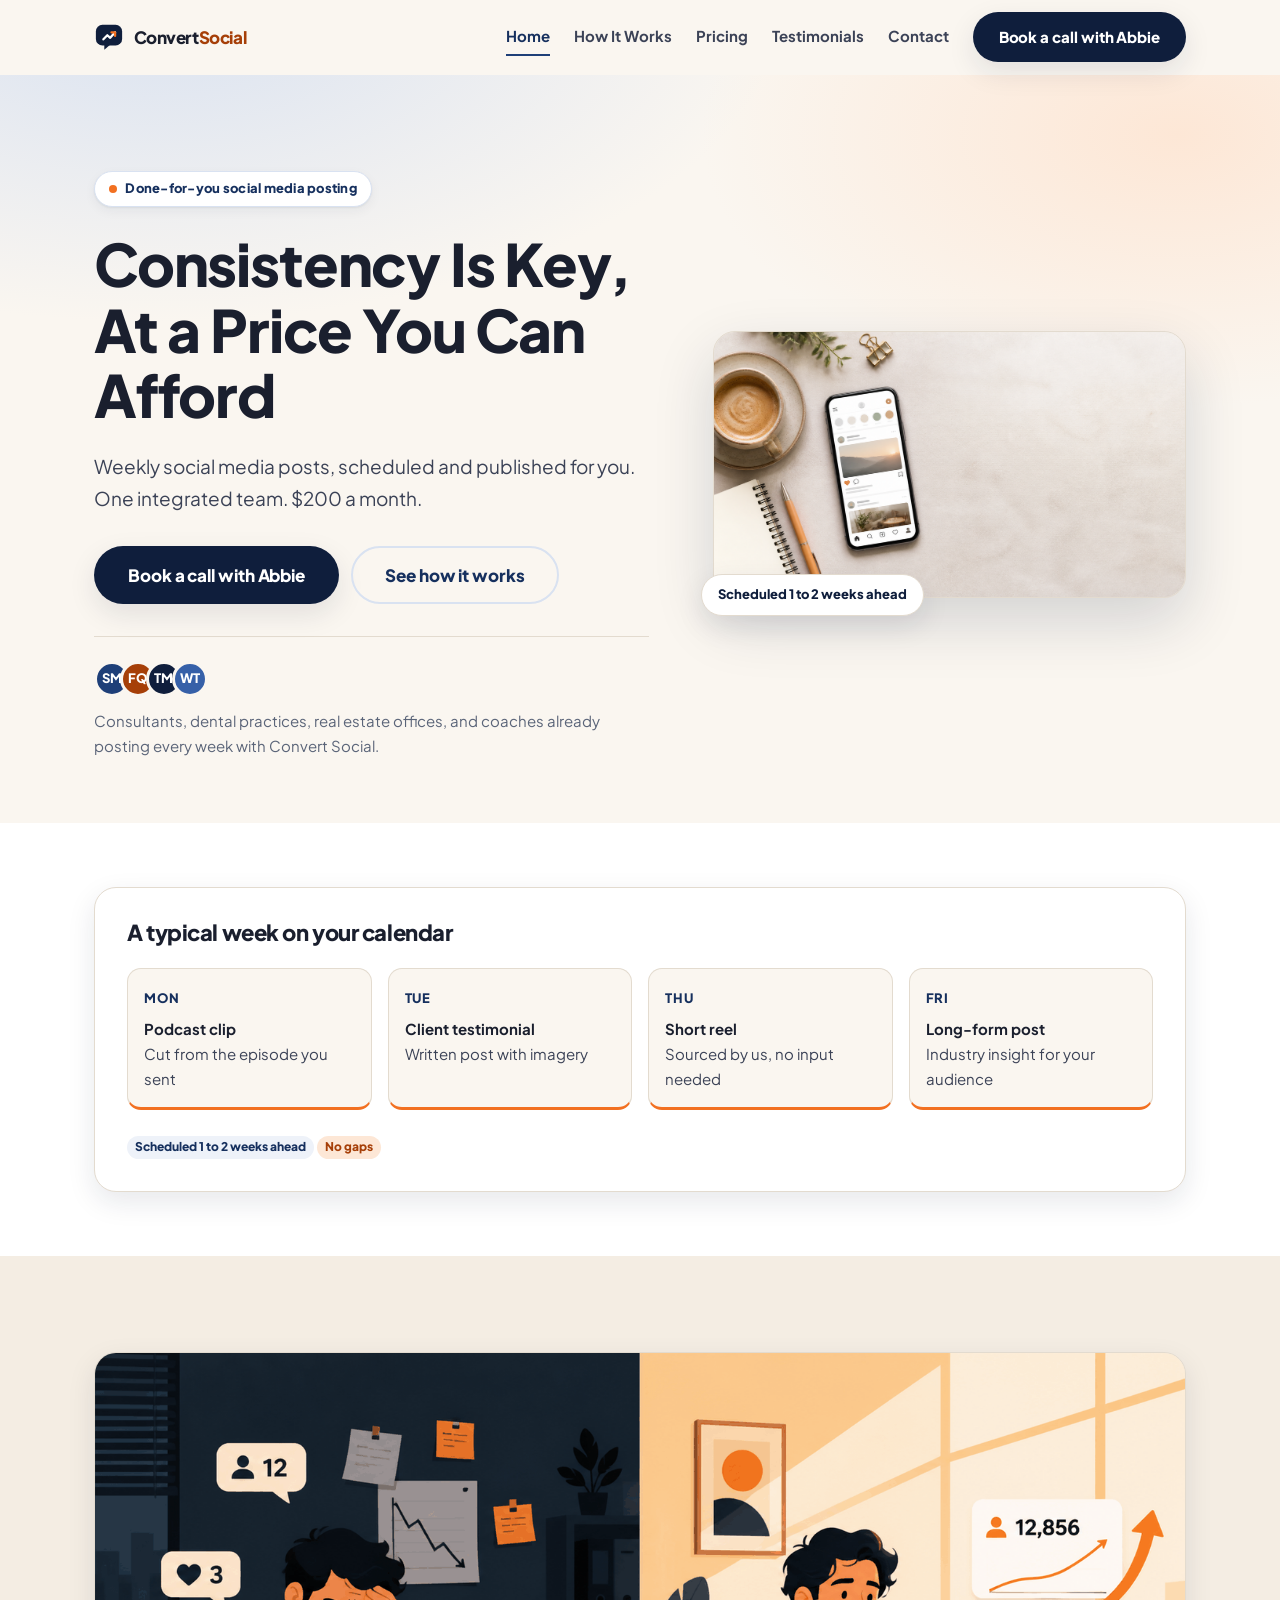
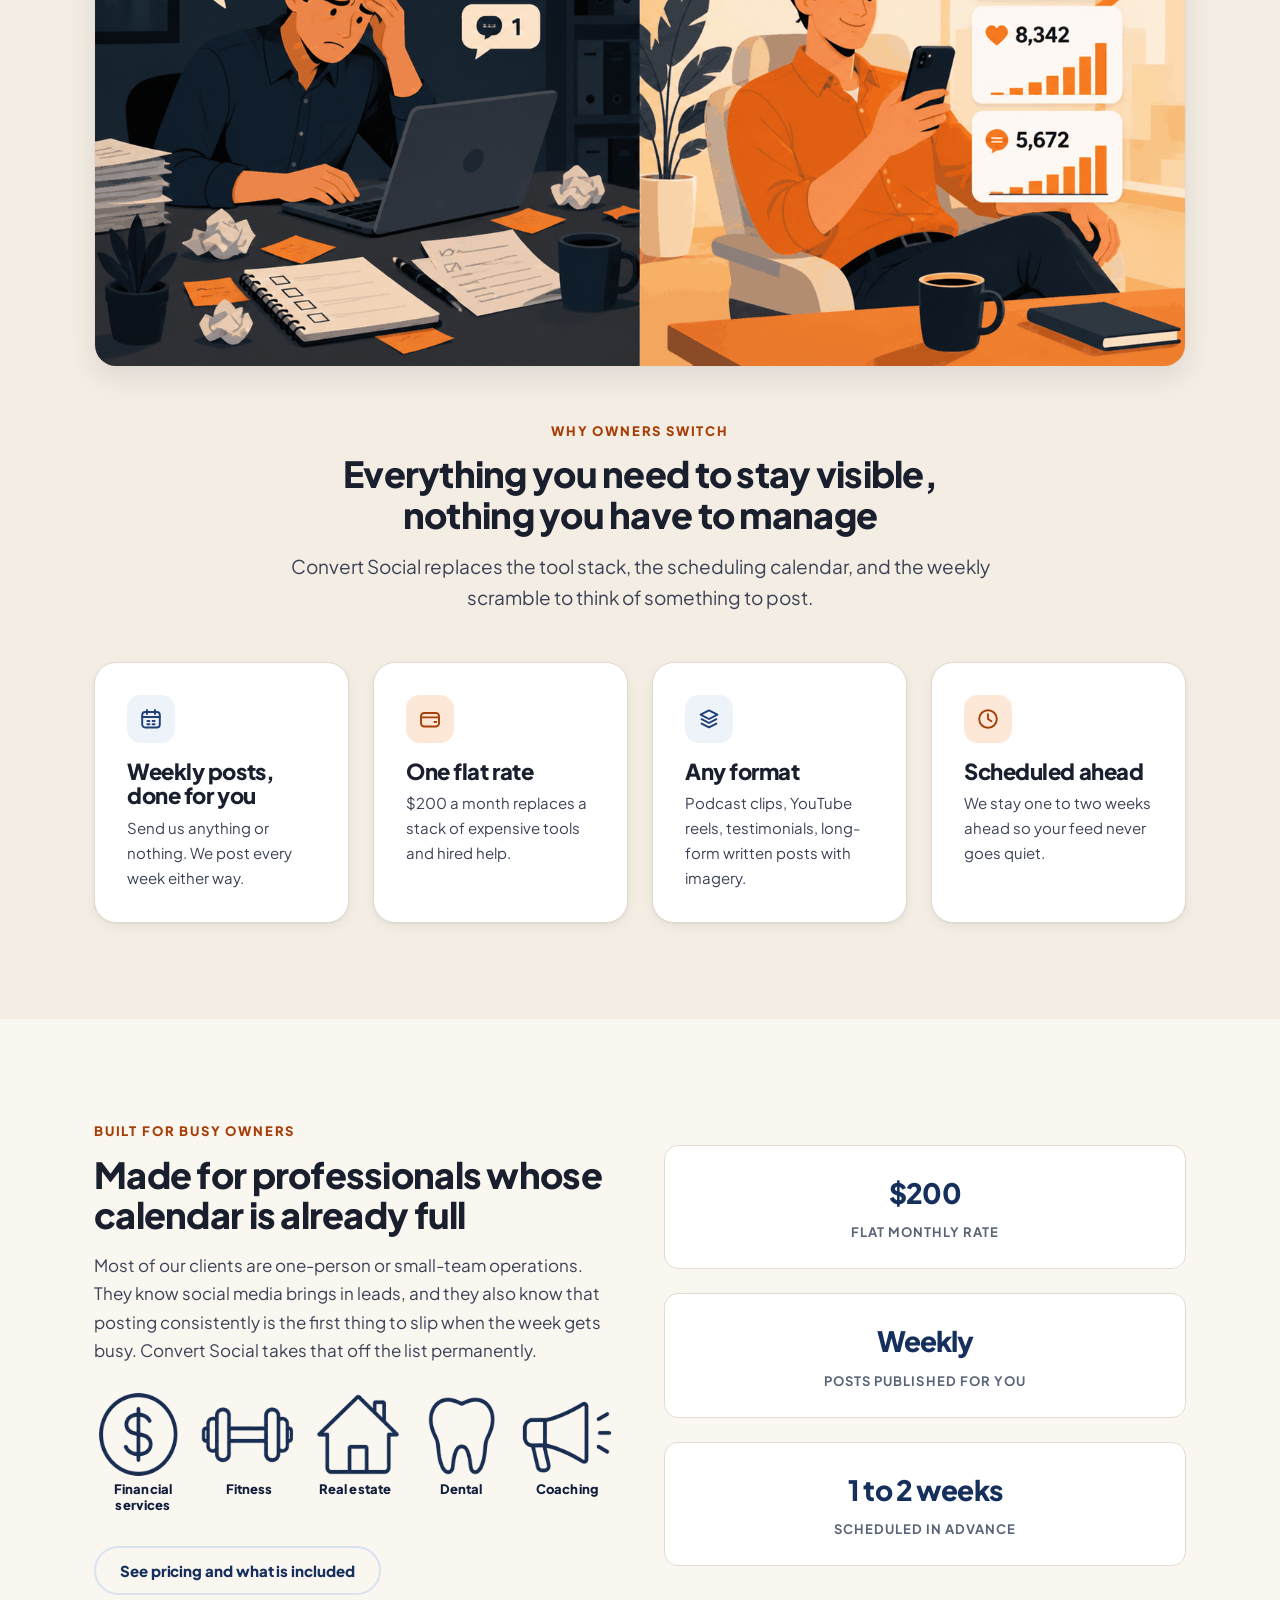
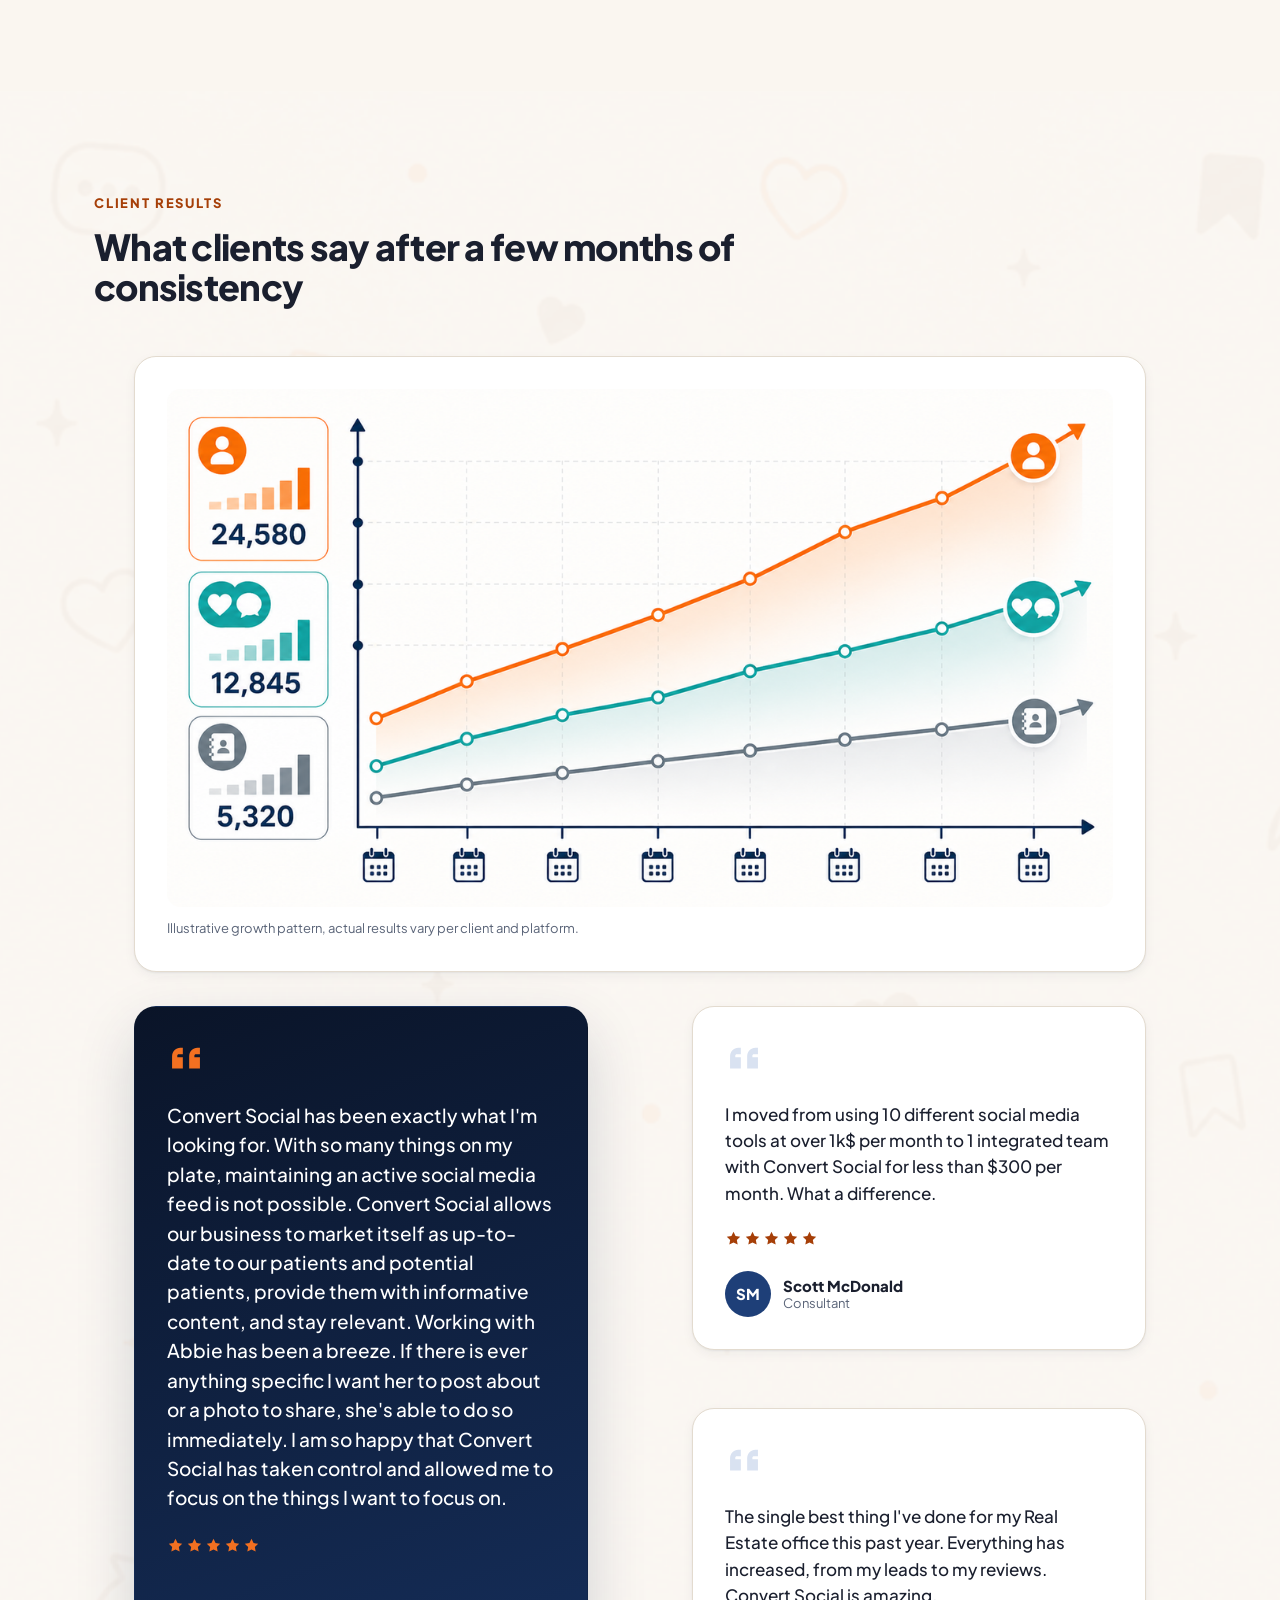
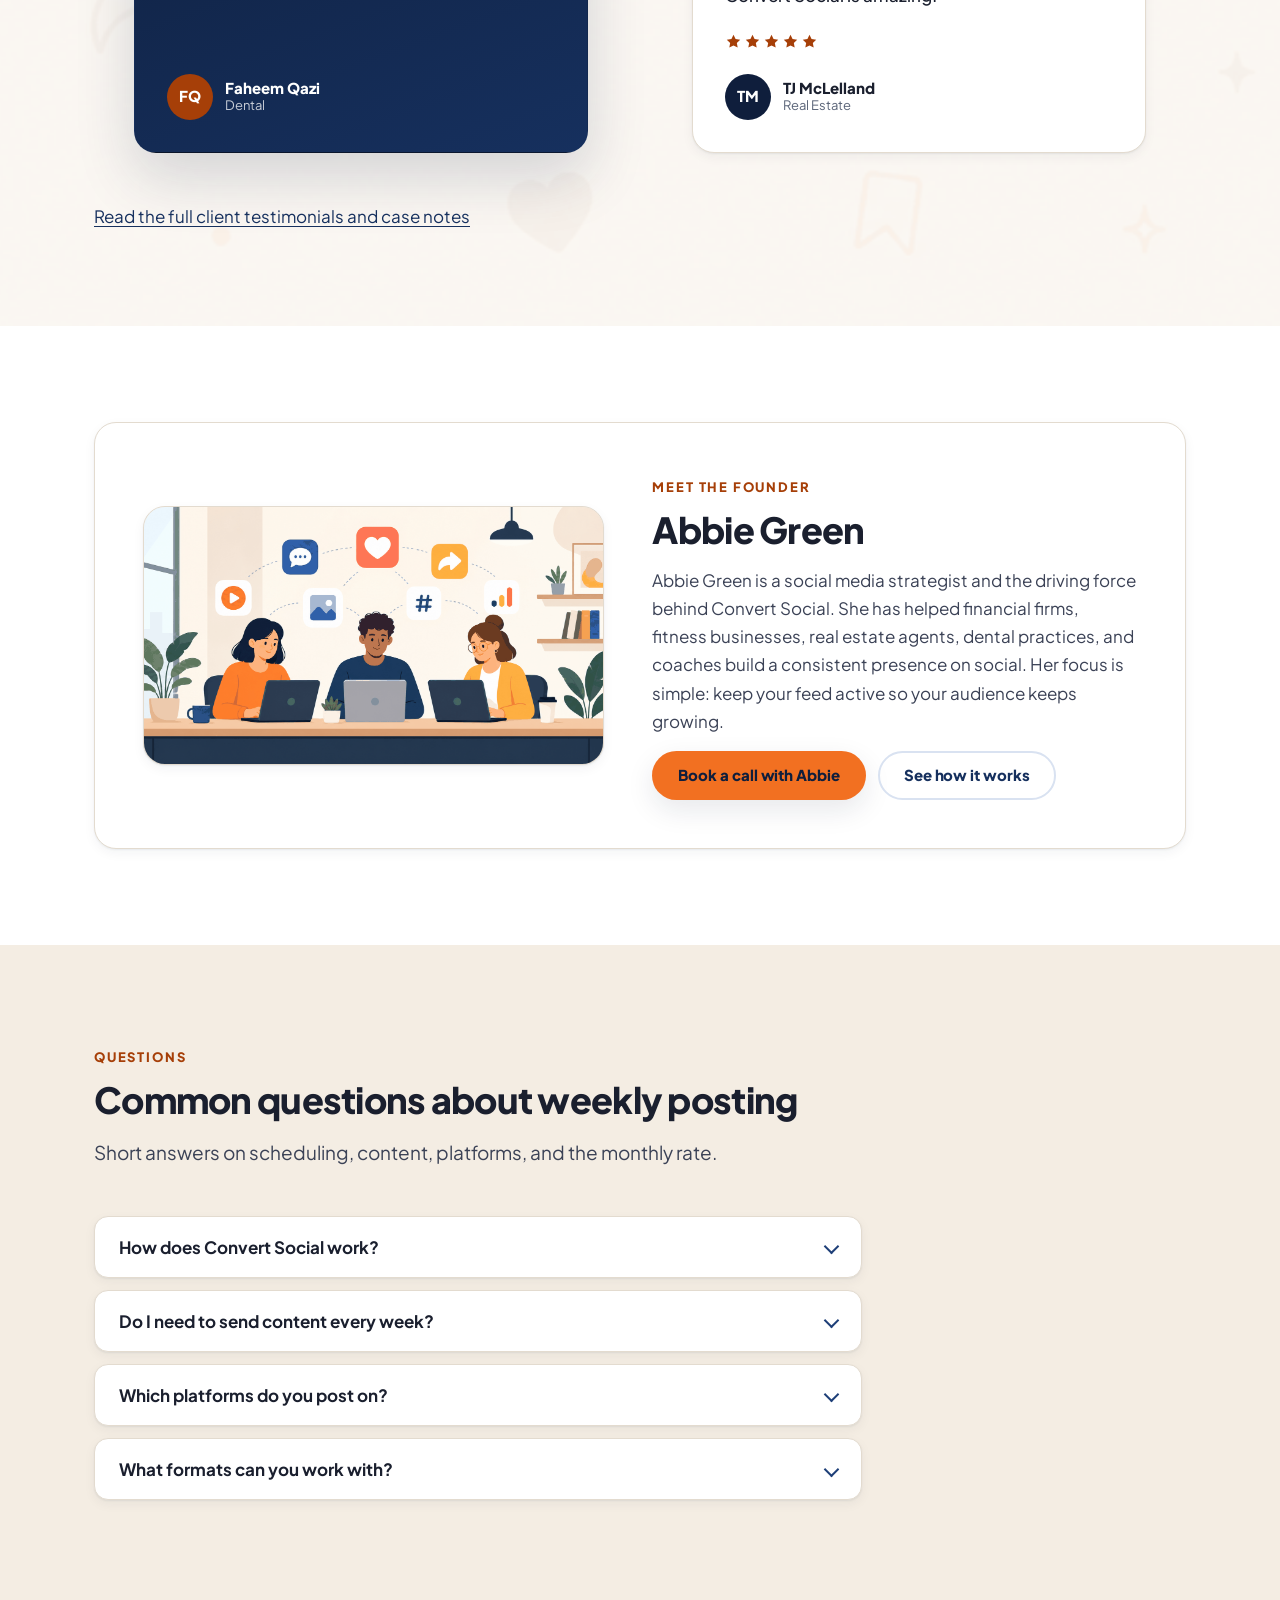
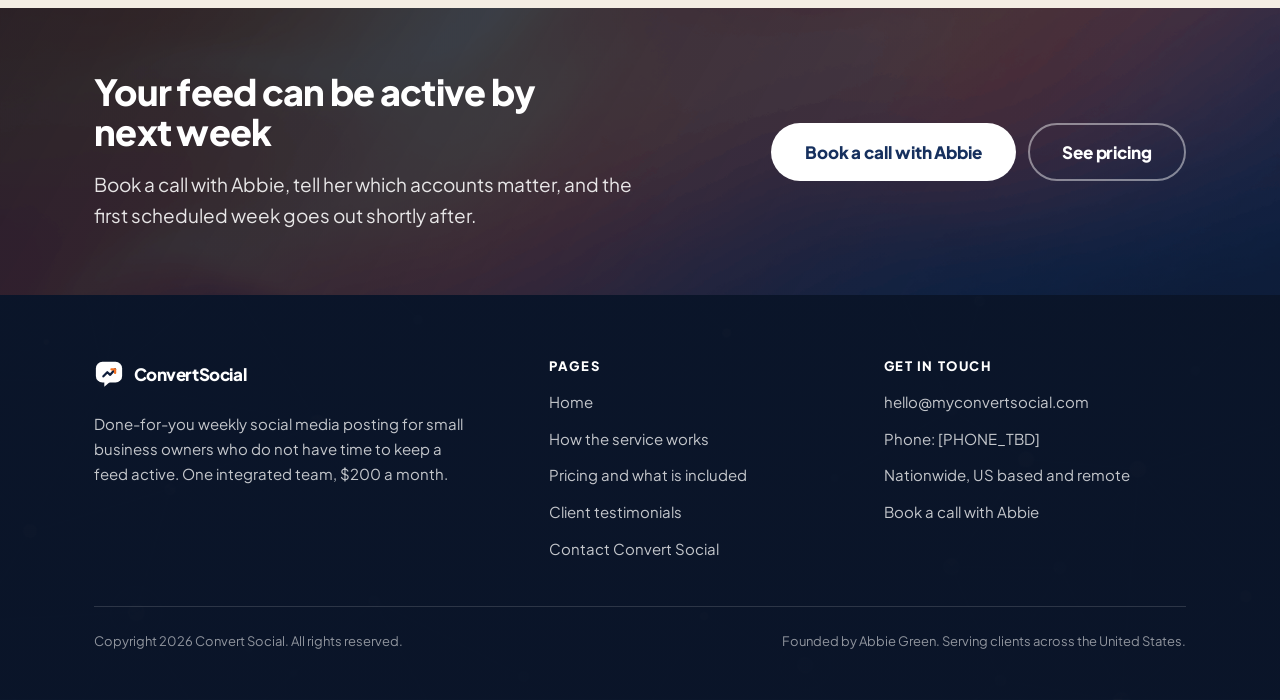
==== commit f1abda39: "Rebuild with client brand palette (navy + orange) and uploaded imagery" ====
--- a/index.html
+++ b/index.html
@@ -14,14 +14,14 @@
   <meta property="og:description" content="Convert Social schedules and publishes weekly social media posts for small business owners. One integrated team, any format, $200 a month with no long-term contract.">
   <meta property="og:type" content="website">
   <meta property="og:url" content="https://www.myconvertsocial.com/">
-  <meta property="og:image" content="https://www.myconvertsocial.com/assets/img/og-image.svg">
+  <meta property="og:image" content="https://www.myconvertsocial.com/assets/img/og-image.png">
   <meta property="og:image:alt" content="Convert Social, weekly social media posts scheduled and published for you">
   <meta name="twitter:card" content="summary_large_image">
   <meta name="twitter:title" content="Convert Social | Weekly Social Media Posts Done For You, $200 a Month">
   <meta name="twitter:description" content="Convert Social schedules and publishes weekly social media posts for small business owners. One integrated team, any format, $200 a month with no long-term contract.">
-  <meta name="twitter:image" content="https://www.myconvertsocial.com/assets/img/og-image.svg">
-
-  <meta name="theme-color" content="#4F46E5">
+  <meta name="twitter:image" content="https://www.myconvertsocial.com/assets/img/og-image.png">
+
+  <meta name="theme-color" content="#0F1E3C">
   <link rel="icon" href="assets/img/favicon.svg" type="image/svg+xml">
 
   <link rel="preconnect" href="https://fonts.googleapis.com">
@@ -37,7 +37,7 @@
   "name": "Convert Social",
   "url": "https://www.myconvertsocial.com/",
   "logo": "https://www.myconvertsocial.com/assets/img/logo.svg",
-  "image": "https://www.myconvertsocial.com/assets/img/og-image.svg",
+  "image": "https://www.myconvertsocial.com/assets/img/og-image.png",
   "description": "Convert Social is a done-for-you social media management service. Weekly posts are scheduled and published for small business owners for $200 a month.",
   "email": "hello@myconvertsocial.com",
   "founder": {
@@ -224,10 +224,10 @@
     <div class="wrap header-inner">
       <a class="brand" href="index.html" aria-label="Convert Social home">
         <svg viewBox="0 0 32 32" fill="none" aria-hidden="true" focusable="false">
-        <rect x="2" y="3" width="28" height="22" rx="7" fill="currentColor"/>
-        <path d="M11 24.4v5.1L16.9 24.4z" fill="currentColor"/>
+        <rect x="2" y="3" width="28" height="22" rx="7" fill="#0F1E3C"/>
+        <path d="M11 24.4v5.1L16.9 24.4z" fill="#0F1E3C"/>
         <path d="M10 18.5l4.2-4.4 3.1 2.8L22.5 11" stroke="#ffffff" stroke-width="2.4" stroke-linecap="round" stroke-linejoin="round"/>
-        <path d="M18.6 11h3.9v3.9" stroke="#F97316" stroke-width="2.4" stroke-linecap="round" stroke-linejoin="round"/>
+        <path d="M18.6 11h3.9v3.9" stroke="#F27021" stroke-width="2.4" stroke-linecap="round" stroke-linejoin="round"/>
       </svg>
         <span class="brand-name">Convert<span>Social</span></span>
       </a>
@@ -263,8 +263,8 @@
           </div>
           <div class="hero-proof">
             <span class="avatar-stack" aria-hidden="true">
-              <span class="avatar avatar--sm avatar--indigo">SM</span>
-              <span class="avatar avatar--sm avatar--coral">FQ</span>
+              <span class="avatar avatar--sm avatar--navy">SM</span>
+              <span class="avatar avatar--sm avatar--orange">FQ</span>
               <span class="avatar avatar--sm avatar--deep">TM</span>
               <span class="avatar avatar--sm avatar--slate">WT</span>
             </span>
@@ -272,7 +272,18 @@
           </div>
         </div>
 
-        <div class="hero-card">
+        <div class="hero-visual">
+          <figure class="media">
+            <img src="assets/img/01-hero-flat-lay-desk.png" alt="Phone showing a scheduled Instagram feed beside a coffee cup and notebook on a warm cream desk" width="1200" height="675" fetchpriority="high">
+          </figure>
+          <span class="hero-visual-tag">Scheduled 1 to 2 weeks ahead</span>
+        </div>
+      </div>
+    </section>
+
+    <section class="section section--tight section--white">
+      <div class="wrap">
+        <div class="week-band reveal">
           <h2>A typical week on your calendar</h2>
           <ul class="week-list">
             <li>
@@ -292,13 +303,16 @@
               <span class="week-body"><b>Long-form post</b>Industry insight for your audience</span>
             </li>
           </ul>
-          <p style="margin-top:1.25rem"><span class="tag">Scheduled 1 to 2 weeks ahead</span> <span class="tag tag--coral">No gaps</span></p>
+          <p style="margin-top:1.25rem"><span class="tag">Scheduled 1 to 2 weeks ahead</span> <span class="tag tag--orange">No gaps</span></p>
         </div>
       </div>
     </section>
 
-    <section class="section section--white">
+    <section class="section section--cream">
       <div class="wrap">
+        <figure class="media split-figure">
+          <img src="assets/img/02-hero-split-owner-before-after.png" alt="Split illustration of a business owner overwhelmed by unposted content on one side and calmly reviewing rising engagement on the other" width="1500" height="844" loading="lazy" decoding="async">
+        </figure>
         <div class="section-head section-head--center">
           <span class="eyebrow">Why owners switch</span>
           <h2>Everything you need to stay visible, nothing you have to manage</h2>
@@ -311,7 +325,7 @@
           <p>Send us anything or nothing. We post every week either way.</p>
         </article>
         <article class="card card--hover">
-          <span class="card-icon card-icon--coral"><svg viewBox="0 0 24 24" fill="none" stroke="currentColor" stroke-width="1.9" stroke-linecap="round" stroke-linejoin="round" aria-hidden="true" focusable="false"><rect x="3" y="6" width="18" height="13.5" rx="3.2"/><path d="M3 10.4h18M16.4 15h1.8"/></svg></span>
+          <span class="card-icon card-icon--orange"><svg viewBox="0 0 24 24" fill="none" stroke="currentColor" stroke-width="1.9" stroke-linecap="round" stroke-linejoin="round" aria-hidden="true" focusable="false"><rect x="3" y="6" width="18" height="13.5" rx="3.2"/><path d="M3 10.4h18M16.4 15h1.8"/></svg></span>
           <h3>One flat rate</h3>
           <p>$200 a month replaces a stack of expensive tools and hired help.</p>
         </article>
@@ -321,7 +335,7 @@
           <p>Podcast clips, YouTube reels, testimonials, long-form written posts with imagery.</p>
         </article>
         <article class="card card--hover">
-          <span class="card-icon card-icon--coral"><svg viewBox="0 0 24 24" fill="none" stroke="currentColor" stroke-width="1.9" stroke-linecap="round" stroke-linejoin="round" aria-hidden="true" focusable="false"><circle cx="12" cy="12" r="8.8"/><path d="M12 7.2V12l3.4 2.2"/></svg></span>
+          <span class="card-icon card-icon--orange"><svg viewBox="0 0 24 24" fill="none" stroke="currentColor" stroke-width="1.9" stroke-linecap="round" stroke-linejoin="round" aria-hidden="true" focusable="false"><circle cx="12" cy="12" r="8.8"/><path d="M12 7.2V12l3.4 2.2"/></svg></span>
           <h3>Scheduled ahead</h3>
           <p>We stay one to two weeks ahead so your feed never goes quiet.</p>
         </article>
@@ -336,13 +350,16 @@
             <span class="eyebrow">Built for busy owners</span>
             <h2>Made for professionals whose calendar is already full</h2>
             <p>Most of our clients are one-person or small-team operations. They know social media brings in leads, and they also know that posting consistently is the first thing to slip when the week gets busy. Convert Social takes that off the list permanently.</p>
-            <ul class="check-list">
-              <li><svg viewBox="0 0 24 24" fill="none" stroke="currentColor" stroke-width="2.4" stroke-linecap="round" stroke-linejoin="round" aria-hidden="true" focusable="false"><circle cx="12" cy="12" r="9.2" stroke-width="1.6" opacity="0.35"/><path d="M7.8 12.4l2.9 2.9 5.6-6.2"/></svg><span>Financial services</span></li>
-              <li><svg viewBox="0 0 24 24" fill="none" stroke="currentColor" stroke-width="2.4" stroke-linecap="round" stroke-linejoin="round" aria-hidden="true" focusable="false"><circle cx="12" cy="12" r="9.2" stroke-width="1.6" opacity="0.35"/><path d="M7.8 12.4l2.9 2.9 5.6-6.2"/></svg><span>Fitness</span></li>
-              <li><svg viewBox="0 0 24 24" fill="none" stroke="currentColor" stroke-width="2.4" stroke-linecap="round" stroke-linejoin="round" aria-hidden="true" focusable="false"><circle cx="12" cy="12" r="9.2" stroke-width="1.6" opacity="0.35"/><path d="M7.8 12.4l2.9 2.9 5.6-6.2"/></svg><span>Real estate</span></li>
-              <li><svg viewBox="0 0 24 24" fill="none" stroke="currentColor" stroke-width="2.4" stroke-linecap="round" stroke-linejoin="round" aria-hidden="true" focusable="false"><circle cx="12" cy="12" r="9.2" stroke-width="1.6" opacity="0.35"/><path d="M7.8 12.4l2.9 2.9 5.6-6.2"/></svg><span>Dental</span></li>
-              <li><svg viewBox="0 0 24 24" fill="none" stroke="currentColor" stroke-width="2.4" stroke-linecap="round" stroke-linejoin="round" aria-hidden="true" focusable="false"><circle cx="12" cy="12" r="9.2" stroke-width="1.6" opacity="0.35"/><path d="M7.8 12.4l2.9 2.9 5.6-6.2"/></svg><span>Coaching</span></li>
-            </ul>
+            <figure class="industry-strip">
+              <img src="assets/img/05-industry-icon-set.png" alt="Navy line icons for financial services, fitness, real estate, dental, and coaching businesses" width="1416" height="252" loading="lazy" decoding="async">
+              <ul class="industry-labels">
+              <li>Financial services</li>
+              <li>Fitness</li>
+              <li>Real estate</li>
+              <li>Dental</li>
+              <li>Coaching</li>
+              </ul>
+            </figure>
             <a class="btn btn--ghost" href="pricing.html">See pricing and what is included</a>
           </div>
           <div class="stat-row" style="grid-template-columns:minmax(0,1fr)">
@@ -354,19 +371,23 @@
       </div>
     </section>
 
-    <section class="section section--cream">
+    <section class="section section--pattern">
       <div class="wrap">
         <div class="section-head">
           <span class="eyebrow">Client results</span>
           <h2>What clients say after a few months of consistency</h2>
         </div>
+        <figure class="chart-panel reveal">
+          <img src="assets/img/08-growth-chart-infographic.png" alt="Line chart illustrating reach, engagement, and follower counts climbing over several months of weekly posting" width="1200" height="658" loading="lazy" decoding="async">
+          <figcaption class="media-caption">Illustrative growth pattern, actual results vary per client and platform.</figcaption>
+        </figure>
         <div class="grid grid--2 reveal">
         <figure class="quote-card quote-card--feature">
           <div class="quote-mark"><svg viewBox="0 0 24 24" fill="currentColor" aria-hidden="true" focusable="false"><path d="M10 5.5v4.2H7.4c-.5 0-.9.4-.9.9v.9H10v7.2H3.2V11c0-3 2.3-5.5 5.2-5.5zm10.8 0v4.2h-2.6c-.5 0-.9.4-.9.9v.9h3.5v7.2H14V11c0-3 2.3-5.5 5.2-5.5z"/></svg></div>
           <blockquote>Convert Social has been exactly what I'm looking for. With so many things on my plate, maintaining an active social media feed is not possible. Convert Social allows our business to market itself as up-to-date to our patients and potential patients, provide them with informative content, and stay relevant. Working with Abbie has been a breeze. If there is ever anything specific I want her to post about or a photo to share, she's able to do so immediately. I am so happy that Convert Social has taken control and allowed me to focus on the things I want to focus on.</blockquote>
           <span class="stars" role="img" aria-label="Rated 5 out of 5"><svg viewBox="0 0 24 24" fill="currentColor" aria-hidden="true" focusable="false"><path d="M12 2.6l2.9 6 6.6.9-4.8 4.6 1.2 6.5L12 17.5 6.1 20.6l1.2-6.5L2.5 9.5l6.6-.9z"/></svg><svg viewBox="0 0 24 24" fill="currentColor" aria-hidden="true" focusable="false"><path d="M12 2.6l2.9 6 6.6.9-4.8 4.6 1.2 6.5L12 17.5 6.1 20.6l1.2-6.5L2.5 9.5l6.6-.9z"/></svg><svg viewBox="0 0 24 24" fill="currentColor" aria-hidden="true" focusable="false"><path d="M12 2.6l2.9 6 6.6.9-4.8 4.6 1.2 6.5L12 17.5 6.1 20.6l1.2-6.5L2.5 9.5l6.6-.9z"/></svg><svg viewBox="0 0 24 24" fill="currentColor" aria-hidden="true" focusable="false"><path d="M12 2.6l2.9 6 6.6.9-4.8 4.6 1.2 6.5L12 17.5 6.1 20.6l1.2-6.5L2.5 9.5l6.6-.9z"/></svg><svg viewBox="0 0 24 24" fill="currentColor" aria-hidden="true" focusable="false"><path d="M12 2.6l2.9 6 6.6.9-4.8 4.6 1.2 6.5L12 17.5 6.1 20.6l1.2-6.5L2.5 9.5l6.6-.9z"/></svg></span>
           <figcaption class="quote-person">
-            <span class="avatar avatar--coral" aria-hidden="true">FQ</span>
+            <span class="avatar avatar--orange" aria-hidden="true">FQ</span>
             <span>
               <span class="quote-name">Faheem Qazi</span>
               <span class="quote-role">Dental</span>
@@ -379,7 +400,7 @@
           <blockquote>I moved from using 10 different social media tools at over 1k$ per month to 1 integrated team with Convert Social for less than $300 per month. What a difference.</blockquote>
           <span class="stars" role="img" aria-label="Rated 5 out of 5"><svg viewBox="0 0 24 24" fill="currentColor" aria-hidden="true" focusable="false"><path d="M12 2.6l2.9 6 6.6.9-4.8 4.6 1.2 6.5L12 17.5 6.1 20.6l1.2-6.5L2.5 9.5l6.6-.9z"/></svg><svg viewBox="0 0 24 24" fill="currentColor" aria-hidden="true" focusable="false"><path d="M12 2.6l2.9 6 6.6.9-4.8 4.6 1.2 6.5L12 17.5 6.1 20.6l1.2-6.5L2.5 9.5l6.6-.9z"/></svg><svg viewBox="0 0 24 24" fill="currentColor" aria-hidden="true" focusable="false"><path d="M12 2.6l2.9 6 6.6.9-4.8 4.6 1.2 6.5L12 17.5 6.1 20.6l1.2-6.5L2.5 9.5l6.6-.9z"/></svg><svg viewBox="0 0 24 24" fill="currentColor" aria-hidden="true" focusable="false"><path d="M12 2.6l2.9 6 6.6.9-4.8 4.6 1.2 6.5L12 17.5 6.1 20.6l1.2-6.5L2.5 9.5l6.6-.9z"/></svg><svg viewBox="0 0 24 24" fill="currentColor" aria-hidden="true" focusable="false"><path d="M12 2.6l2.9 6 6.6.9-4.8 4.6 1.2 6.5L12 17.5 6.1 20.6l1.2-6.5L2.5 9.5l6.6-.9z"/></svg></span>
           <figcaption class="quote-person">
-            <span class="avatar avatar--indigo" aria-hidden="true">SM</span>
+            <span class="avatar avatar--navy" aria-hidden="true">SM</span>
             <span>
               <span class="quote-name">Scott McDonald</span>
               <span class="quote-role">Consultant</span>
@@ -406,8 +427,10 @@
 
     <section class="section section--white">
       <div class="wrap">
-        <div class="founder">
-          <div class="founder-mark" role="img" aria-label="Monogram for founder Abbie Green">AG</div>
+        <div class="founder founder--media">
+          <figure class="media media--soft">
+            <img src="assets/img/04-team-social-management.png" alt="Illustration of a three-person social media team planning and scheduling posts at their desks" width="1500" height="839" loading="lazy" decoding="async">
+          </figure>
           <div>
             <span class="eyebrow">Meet the founder</span>
             <h2>Abbie Green</h2>
@@ -469,10 +492,10 @@
         <div>
           <a class="brand" href="index.html" aria-label="Convert Social home">
             <svg viewBox="0 0 32 32" fill="none" aria-hidden="true" focusable="false">
-        <rect x="2" y="3" width="28" height="22" rx="7" fill="currentColor"/>
-        <path d="M11 24.4v5.1L16.9 24.4z" fill="currentColor"/>
-        <path d="M10 18.5l4.2-4.4 3.1 2.8L22.5 11" stroke="#ffffff" stroke-width="2.4" stroke-linecap="round" stroke-linejoin="round"/>
-        <path d="M18.6 11h3.9v3.9" stroke="#F97316" stroke-width="2.4" stroke-linecap="round" stroke-linejoin="round"/>
+        <rect x="2" y="3" width="28" height="22" rx="7" fill="#FFFFFF"/>
+        <path d="M11 24.4v5.1L16.9 24.4z" fill="#FFFFFF"/>
+        <path d="M10 18.5l4.2-4.4 3.1 2.8L22.5 11" stroke="#0F1E3C" stroke-width="2.4" stroke-linecap="round" stroke-linejoin="round"/>
+        <path d="M18.6 11h3.9v3.9" stroke="#F27021" stroke-width="2.4" stroke-linecap="round" stroke-linejoin="round"/>
       </svg>
             <span class="brand-name">Convert<span>Social</span></span>
           </a>
--- a/assets/css/style.css
+++ b/assets/css/style.css
@@ -1,31 +1,32 @@
 /* ==========================================================================
    Convert Social - proof site stylesheet
-   Palette: deep indigo primary, coral accent, warm off-white surface
+   Palette: brand navy primary, brand orange accent, warm cream surface
+   Values are taken from the client-supplied brand imagery.
    ========================================================================== */
 
 :root {
-  /* Brand */
-  --indigo-900: #1e1b4b;
-  --indigo-800: #2e2a6e;
-  --indigo-700: #3b34a8;
-  --indigo-600: #4f46e5;
-  --indigo-500: #6366f1;
-  --indigo-100: #e5e3fd;
-  --indigo-50: #f1f0fe;
-
-  --coral-700: #b8430b;
-  --coral-600: #dd5a12;
-  --coral-500: #f97316;
-  --coral-100: #ffe8d6;
+  /* Brand - sampled from the client imagery */
+  --navy-900: #0a1428;
+  --navy-800: #0f1e3c;
+  --navy-700: #16305e;
+  --navy-600: #1e3f78;
+  --navy-500: #3660a8;
+  --navy-100: #d9e2f1;
+  --navy-50: #eef2f9;
+
+  --orange-700: #a63f08;
+  --orange-600: #d9611a;
+  --orange-500: #f27021;
+  --orange-100: #fde7d6;
 
   /* Neutrals */
-  --cream: #fdfaf5;
-  --cream-alt: #f7f2ea;
+  --cream: #faf6f0;
+  --cream-alt: #f4ede3;
   --white: #ffffff;
-  --ink: #16151f;
-  --ink-soft: #494861;
-  --ink-muted: #6a6884;
-  --line: #e6e1d8;
+  --ink: #1a1f2e;
+  --ink-soft: #3b4256;
+  --ink-muted: #5a6478;
+  --line: #e3dbcf;
 
   /* Type */
   --font-sans: "Plus Jakarta Sans", "Segoe UI", system-ui, -apple-system, sans-serif;
@@ -54,9 +55,9 @@
   --radius-lg: 22px;
   --radius-pill: 999px;
 
-  --shadow-sm: 0 1px 2px rgba(22, 21, 31, 0.06), 0 4px 12px rgba(22, 21, 31, 0.05);
-  --shadow-md: 0 10px 28px rgba(30, 27, 75, 0.09);
-  --shadow-lg: 0 24px 60px rgba(30, 27, 75, 0.14);
+  --shadow-sm: 0 1px 2px rgba(15, 30, 60, 0.06), 0 4px 12px rgba(15, 30, 60, 0.05);
+  --shadow-md: 0 10px 28px rgba(15, 30, 60, 0.1);
+  --shadow-lg: 0 24px 60px rgba(15, 30, 60, 0.16);
 
   --wrap: 1140px;
   --header-h: 74px;
@@ -98,8 +99,8 @@
 ul, ol { margin: 0 0 var(--sp-4); padding-left: 1.25rem; }
 li { margin-bottom: var(--sp-2); }
 
-a { color: var(--indigo-700); text-decoration-thickness: 1px; text-underline-offset: 3px; }
-a:hover { color: var(--coral-700); }
+a { color: var(--navy-700); text-decoration-thickness: 1px; text-underline-offset: 3px; }
+a:hover { color: var(--orange-700); }
 
 strong { color: var(--ink); font-weight: 700; }
 
@@ -112,7 +113,7 @@
   top: -100px;
   z-index: 999;
   padding: var(--sp-3) var(--sp-5);
-  background: var(--indigo-700);
+  background: var(--navy-700);
   color: var(--white);
   border-radius: var(--radius-sm);
   font-weight: 700;
@@ -122,7 +123,7 @@
 .skip-link:focus { top: var(--sp-3); color: var(--white); }
 
 :focus-visible {
-  outline: 3px solid var(--coral-600);
+  outline: 3px solid var(--orange-600);
   outline-offset: 3px;
   border-radius: 4px;
 }
@@ -162,7 +163,7 @@
   font-weight: 800;
   letter-spacing: 0.14em;
   text-transform: uppercase;
-  color: var(--coral-700);
+  color: var(--orange-700);
 }
 
 .lede { font-size: var(--text-lg); color: var(--ink-soft); }
@@ -193,31 +194,31 @@
 .btn:hover { transform: translateY(-2px); }
 
 .btn--primary {
-  background: var(--indigo-600);
+  background: var(--navy-800);
   color: var(--white);
   box-shadow: var(--shadow-md);
 }
-.btn--primary:hover { background: var(--indigo-700); color: var(--white); }
+.btn--primary:hover { background: var(--navy-600); color: var(--white); }
 
 .btn--accent {
-  background: var(--coral-600);
-  color: var(--white);
+  background: var(--orange-500);
+  color: var(--navy-800);
   box-shadow: var(--shadow-md);
 }
-.btn--accent:hover { background: var(--coral-700); color: var(--white); }
+.btn--accent:hover { background: var(--orange-600); color: var(--white); }
 
 .btn--ghost {
   background: transparent;
-  color: var(--indigo-700);
-  border-color: var(--indigo-100);
-}
-.btn--ghost:hover { background: var(--indigo-50); color: var(--indigo-700); border-color: var(--indigo-500); }
+  color: var(--navy-700);
+  border-color: var(--navy-100);
+}
+.btn--ghost:hover { background: var(--navy-50); color: var(--navy-700); border-color: var(--navy-500); }
 
 .btn--light {
   background: var(--white);
-  color: var(--indigo-700);
-}
-.btn--light:hover { background: var(--indigo-50); color: var(--indigo-700); }
+  color: var(--navy-700);
+}
+.btn--light:hover { background: var(--navy-50); color: var(--navy-700); }
 
 .btn--outline-light {
   background: transparent;
@@ -236,14 +237,14 @@
   position: sticky;
   top: 0;
   z-index: 100;
-  background: rgba(253, 250, 245, 0.92);
+  background: rgba(250, 246, 240, 0.93);
   backdrop-filter: blur(10px);
   border-bottom: 1px solid transparent;
   transition: border-color 0.2s ease, box-shadow 0.2s ease;
 }
 .site-header.is-stuck {
   border-bottom-color: var(--line);
-  box-shadow: 0 4px 18px rgba(30, 27, 75, 0.06);
+  box-shadow: 0 4px 18px rgba(15, 30, 60, 0.07);
 }
 
 .header-inner {
@@ -258,16 +259,16 @@
   display: inline-flex;
   align-items: center;
   gap: 0.6rem;
-  color: var(--indigo-700);
+  color: var(--navy-700);
   font-weight: 800;
   font-size: 1.0625rem;
   letter-spacing: -0.025em;
   text-decoration: none;
 }
-.brand:hover { color: var(--indigo-600); }
+.brand:hover { color: var(--navy-600); }
 .brand svg { width: 30px; height: 30px; flex: none; }
 .brand-name { color: var(--ink); }
-.brand-name span { color: var(--indigo-600); }
+.brand-name span { color: var(--orange-700); }
 
 .nav-toggle {
   display: none;
@@ -305,8 +306,8 @@
   text-decoration: none;
   border-bottom: 2px solid transparent;
 }
-.nav-links a:hover { color: var(--indigo-700); border-bottom-color: var(--coral-500); }
-.nav-links a[aria-current="page"] { color: var(--indigo-700); border-bottom-color: var(--indigo-600); }
+.nav-links a:hover { color: var(--navy-700); border-bottom-color: var(--orange-500); }
+.nav-links a[aria-current="page"] { color: var(--navy-700); border-bottom-color: var(--navy-600); }
 
 /* ------------------------------------------------------------ hero */
 .hero {
@@ -314,8 +315,8 @@
   overflow: hidden;
   padding-block: var(--sp-9) var(--sp-8);
   background:
-    radial-gradient(900px 460px at 12% -10%, var(--indigo-100), transparent 70%),
-    radial-gradient(700px 400px at 92% 8%, var(--coral-100), transparent 68%),
+    radial-gradient(900px 460px at 12% -10%, var(--navy-100), transparent 70%),
+    radial-gradient(700px 400px at 92% 8%, var(--orange-100), transparent 68%),
     var(--cream);
 }
 
@@ -336,19 +337,19 @@
   margin-bottom: var(--sp-5);
   padding: 0.4rem 0.9rem;
   background: var(--white);
-  border: 1px solid var(--indigo-100);
+  border: 1px solid var(--navy-100);
   border-radius: var(--radius-pill);
   font-size: var(--text-xs);
   font-weight: 800;
   letter-spacing: 0.02em;
-  color: var(--indigo-700);
+  color: var(--navy-700);
   box-shadow: var(--shadow-sm);
 }
 .pill-dot {
   width: 8px;
   height: 8px;
   border-radius: 50%;
-  background: var(--coral-500);
+  background: var(--orange-500);
   flex: none;
 }
 
@@ -396,7 +397,7 @@
   flex: none;
   width: 3.1rem;
   font-weight: 800;
-  color: var(--indigo-600);
+  color: var(--navy-600);
   font-size: var(--text-xs);
   letter-spacing: 0.06em;
   text-transform: uppercase;
@@ -409,18 +410,18 @@
   display: inline-block;
   padding: 0.1rem 0.5rem;
   border-radius: var(--radius-pill);
-  background: var(--indigo-50);
-  color: var(--indigo-700);
+  background: var(--navy-50);
+  color: var(--navy-700);
   font-size: 0.75rem;
   font-weight: 800;
 }
-.tag--coral { background: var(--coral-100); color: var(--coral-700); }
+.tag--orange { background: var(--orange-100); color: var(--orange-700); }
 
 /* ------------------------------------------------------------ page head */
 .page-head {
   padding-block: var(--sp-8) var(--sp-7);
   background:
-    radial-gradient(760px 380px at 8% -20%, var(--indigo-100), transparent 70%),
+    radial-gradient(760px 380px at 8% -20%, var(--navy-100), transparent 70%),
     var(--cream);
   border-bottom: 1px solid var(--line);
 }
@@ -444,7 +445,7 @@
 .crumbs li { margin: 0; }
 .crumbs li + li::before { content: "/"; margin-right: 0.45rem; color: var(--line); }
 .crumbs a { color: var(--ink-muted); text-decoration: none; }
-.crumbs a:hover { color: var(--indigo-700); text-decoration: underline; }
+.crumbs a:hover { color: var(--navy-700); text-decoration: underline; }
 .crumbs [aria-current="page"] { color: var(--ink); }
 
 /* ------------------------------------------------------------ cards */
@@ -462,7 +463,7 @@
 .card--hover:hover {
   transform: translateY(-4px);
   box-shadow: var(--shadow-md);
-  border-color: var(--indigo-100);
+  border-color: var(--navy-100);
 }
 
 .card-icon {
@@ -473,11 +474,11 @@
   height: 48px;
   margin-bottom: var(--sp-4);
   border-radius: var(--radius);
-  background: var(--indigo-50);
-  color: var(--indigo-600);
+  background: var(--navy-50);
+  color: var(--navy-600);
 }
 .card-icon svg { width: 24px; height: 24px; }
-.card-icon--coral { background: var(--coral-100); color: var(--coral-700); }
+.card-icon--orange { background: var(--orange-100); color: var(--orange-700); }
 
 /* ------------------------------------------------------------ steps */
 .steps { counter-reset: step; margin: 0; padding: 0; list-style: none; }
@@ -502,7 +503,7 @@
   width: 46px;
   height: 46px;
   border-radius: 50%;
-  background: var(--indigo-600);
+  background: var(--navy-600);
   color: var(--white);
   font-weight: 800;
   font-size: var(--text-lg);
@@ -522,12 +523,13 @@
   box-shadow: var(--shadow-sm);
 }
 .quote-card--feature {
-  background: linear-gradient(160deg, var(--indigo-900), var(--indigo-700));
+  background: linear-gradient(160deg, var(--navy-900), var(--navy-700));
+  background-blend-mode: normal;
   border-color: transparent;
   color: rgba(255, 255, 255, 0.86);
   box-shadow: var(--shadow-lg);
 }
-.quote-mark { color: var(--indigo-100); }
+.quote-mark { color: var(--navy-100); }
 .quote-mark svg { width: 38px; height: 38px; }
 
 .quote-card blockquote {
@@ -542,8 +544,8 @@
 .quote-card.quote-card--feature blockquote { color: var(--white); }
 .quote-card.quote-card--feature .quote-name { color: var(--white); }
 .quote-card.quote-card--feature .quote-role { color: rgba(255, 255, 255, 0.76); }
-.quote-card.quote-card--feature .quote-mark { color: var(--coral-500); }
-.quote-card.quote-card--feature .stars { color: #ffb066; }
+.quote-card.quote-card--feature .quote-mark { color: var(--orange-500); }
+.quote-card.quote-card--feature .stars { color: var(--orange-500); }
 
 .quote-person { display: flex; align-items: center; gap: var(--sp-3); margin-top: auto; }
 .quote-name { display: block; font-weight: 800; color: var(--ink); font-size: var(--text-sm); line-height: 1.3; }
@@ -561,16 +563,16 @@
   font-size: var(--text-sm);
   letter-spacing: 0.02em;
   color: var(--white);
-  background: var(--indigo-600);
+  background: var(--navy-600);
 }
 .avatar--sm { width: 36px; height: 36px; font-size: var(--text-xs); }
-.avatar--indigo { background: var(--indigo-600); }
-.avatar--coral { background: var(--coral-600); }
-.avatar--deep { background: var(--indigo-800); }
-.avatar--slate { background: #475569; }
-.avatar--light { background: var(--white); color: var(--indigo-700); }
-
-.stars { display: inline-flex; gap: 2px; color: var(--coral-500); }
+.avatar--navy { background: var(--navy-600); }
+.avatar--orange { background: var(--orange-700); }
+.avatar--deep { background: var(--navy-800); }
+.avatar--slate { background: var(--navy-500); }
+.avatar--light { background: var(--white); color: var(--navy-700); }
+
+.stars { display: inline-flex; gap: 2px; color: var(--orange-700); }
 .stars svg { width: 17px; height: 17px; }
 
 .client-strip {
@@ -600,7 +602,7 @@
 .price-card {
   padding: var(--sp-7);
   background: var(--white);
-  border: 2px solid var(--indigo-600);
+  border: 2px solid var(--navy-800);
   border-radius: var(--radius-lg);
   box-shadow: var(--shadow-lg);
 }
@@ -609,8 +611,8 @@
   margin-bottom: var(--sp-4);
   padding: 0.3rem 0.85rem;
   border-radius: var(--radius-pill);
-  background: var(--coral-100);
-  color: var(--coral-700);
+  background: var(--orange-100);
+  color: var(--orange-700);
   font-size: var(--text-xs);
   font-weight: 800;
   letter-spacing: 0.08em;
@@ -639,14 +641,14 @@
   margin-bottom: var(--sp-3);
   font-size: var(--text-sm);
 }
-.check-list svg { width: 21px; height: 21px; flex: none; margin-top: 2px; color: var(--indigo-600); }
+.check-list svg { width: 21px; height: 21px; flex: none; margin-top: 2px; color: var(--navy-600); }
 
 .compare-table { width: 100%; border-collapse: collapse; font-size: var(--text-sm); }
 .compare-table caption { text-align: left; margin-bottom: var(--sp-4); color: var(--ink-muted); font-size: var(--text-sm); }
 .compare-table th, .compare-table td { padding: 0.8rem 0.9rem; text-align: left; border-bottom: 1px solid var(--line); }
 .compare-table thead th { font-size: var(--text-xs); text-transform: uppercase; letter-spacing: 0.08em; color: var(--ink-muted); }
 .compare-table tbody th { font-weight: 700; color: var(--ink); }
-.compare-table td.yes { color: var(--indigo-700); font-weight: 700; }
+.compare-table td.yes { color: var(--navy-700); font-weight: 700; }
 
 /* ------------------------------------------------------------ faq */
 .faq { max-width: 48rem; }
@@ -675,8 +677,8 @@
   flex: none;
   width: 11px;
   height: 11px;
-  border-right: 2.5px solid var(--indigo-600);
-  border-bottom: 2.5px solid var(--indigo-600);
+  border-right: 2.5px solid var(--navy-600);
+  border-bottom: 2.5px solid var(--navy-600);
   transform: rotate(45deg);
   transition: transform 0.2s ease;
 }
@@ -697,7 +699,7 @@
   font-size: var(--text-2xl);
   font-weight: 800;
   letter-spacing: -0.03em;
-  color: var(--indigo-700);
+  color: var(--navy-700);
 }
 .stat .stat-label { font-size: var(--text-xs); font-weight: 700; text-transform: uppercase; letter-spacing: 0.08em; color: var(--ink-muted); }
 
@@ -719,7 +721,7 @@
   justify-content: center;
   aspect-ratio: 1 / 1;
   border-radius: var(--radius-lg);
-  background: linear-gradient(150deg, var(--indigo-600), var(--indigo-900));
+  background: linear-gradient(150deg, var(--navy-600), var(--navy-900));
   color: var(--white);
   font-size: clamp(3rem, 8vw, 4.75rem);
   font-weight: 800;
@@ -729,7 +731,7 @@
 /* ------------------------------------------------------------ cta band */
 .cta-band {
   padding-block: var(--sp-8);
-  background: linear-gradient(140deg, var(--indigo-800), var(--indigo-600) 62%, var(--coral-600));
+  background: linear-gradient(140deg, rgba(10, 20, 40, 0.9), rgba(15, 30, 60, 0.78)), var(--navy-800);
   color: rgba(255, 255, 255, 0.88);
 }
 .cta-band h2 { color: var(--white); max-width: 30rem; }
@@ -773,8 +775,8 @@
   transition: border-color 0.16s ease, background-color 0.16s ease;
 }
 .field textarea { min-height: 8.5rem; resize: vertical; }
-.field input:hover, .field select:hover, .field textarea:hover { border-color: var(--indigo-100); }
-.field input:focus, .field select:focus, .field textarea:focus { background: var(--white); border-color: var(--indigo-600); }
+.field input:hover, .field select:hover, .field textarea:hover { border-color: var(--navy-100); }
+.field input:focus, .field select:focus, .field textarea:focus { background: var(--white); border-color: var(--navy-600); }
 
 .form-note { margin-top: var(--sp-4); font-size: var(--text-xs); color: var(--ink-muted); }
 
@@ -787,15 +789,17 @@
   border-bottom: 1px solid var(--line);
 }
 .contact-list li:last-child { border-bottom: 0; }
-.contact-list svg { width: 22px; height: 22px; flex: none; color: var(--indigo-600); margin-top: 3px; }
+.contact-list svg { width: 22px; height: 22px; flex: none; color: var(--navy-600); margin-top: 3px; }
 .contact-list .label { display: block; font-weight: 800; color: var(--ink); font-size: var(--text-sm); }
 .contact-list .value { display: block; font-size: var(--text-sm); }
 
 /* ------------------------------------------------------------ footer */
 .site-footer {
   padding-block: var(--sp-8) var(--sp-6);
-  background: var(--indigo-900);
-  color: rgba(255, 255, 255, 0.68);
+  background: linear-gradient(rgba(10, 20, 40, 0.9), rgba(10, 20, 40, 0.94)), var(--navy-900);
+  background-size: cover;
+  background-position: center;
+  color: rgba(255, 255, 255, 0.76);
   font-size: var(--text-sm);
 }
 .footer-grid {
@@ -830,8 +834,10 @@
 }
 
 /* ------------------------------------------------------------ reveal */
-.reveal { opacity: 0; transform: translateY(18px); transition: opacity 0.6s ease, transform 0.6s ease; }
-.reveal.is-visible { opacity: 1; transform: none; }
+/* Content is visible by default. Only a page with JS running hides it for the
+   reveal transition, so a script failure can never blank out a section. */
+.js-ready .reveal { opacity: 0; transform: translateY(18px); transition: opacity 0.6s ease, transform 0.6s ease; }
+.js-ready .reveal.is-visible { opacity: 1; transform: none; }
 
 @media (prefers-reduced-motion: reduce) {
   html { scroll-behavior: auto; }
@@ -840,7 +846,7 @@
     animation-iteration-count: 1;
     transition-duration: 0.001ms;
   }
-  .reveal { opacity: 1; transform: none; }
+  .js-ready .reveal { opacity: 1; transform: none; }
   .btn:hover, .card--hover:hover { transform: none; }
 }
 
@@ -876,7 +882,7 @@
   .site-nav.is-open { display: flex; }
   .nav-links { flex-direction: column; align-items: stretch; gap: var(--sp-2); }
   .nav-links a { padding-block: 0.55rem; border-bottom: 1px solid var(--line); }
-  .nav-links a[aria-current="page"] { border-bottom-color: var(--indigo-600); }
+  .nav-links a[aria-current="page"] { border-bottom-color: var(--navy-600); }
   .grid--2, .grid--3, .grid--4 { grid-template-columns: minmax(0, 1fr); }
   .stat-row { grid-template-columns: minmax(0, 1fr); }
   .steps > li { padding: var(--sp-6) var(--sp-5); }
@@ -885,3 +891,217 @@
   .price-card, .form-card, .founder { padding: var(--sp-5); }
   .section { padding-block: var(--sp-8); }
 }
+
+
+/* ==========================================================================
+   v2 imagery components
+   ========================================================================== */
+
+/* generic responsive figure */
+.media {
+  margin: 0;
+  border-radius: var(--radius-lg);
+  overflow: hidden;
+  background: var(--cream-alt);
+  border: 1px solid var(--line);
+  box-shadow: var(--shadow-md);
+}
+.media img {
+  display: block;
+  width: 100%;
+  height: auto;
+}
+.media--plain { border: 0; background: transparent; box-shadow: none; border-radius: 0; }
+.media--soft { box-shadow: var(--shadow-sm); }
+.media-caption {
+  margin: var(--sp-3) 0 0;
+  font-size: var(--text-xs);
+  color: var(--ink-muted);
+  line-height: 1.5;
+}
+.media-caption--center { text-align: center; }
+
+/* hero visual */
+.hero-visual { position: relative; }
+.hero-visual .media { box-shadow: var(--shadow-lg); }
+.hero-visual .hero-visual-tag {
+  position: absolute;
+  left: -12px;
+  bottom: -18px;
+  display: inline-flex;
+  align-items: center;
+  gap: 0.5rem;
+  padding: 0.6rem 1rem;
+  background: var(--white);
+  border: 1px solid var(--line);
+  border-radius: var(--radius-pill);
+  box-shadow: var(--shadow-md);
+  font-size: var(--text-xs);
+  font-weight: 800;
+  color: var(--navy-800);
+}
+
+/* weekly calendar band (was the hero card list) */
+.week-band {
+  padding: var(--sp-6);
+  background: var(--white);
+  border: 1px solid var(--line);
+  border-radius: var(--radius-lg);
+  box-shadow: var(--shadow-md);
+}
+.week-band h2 { font-size: var(--text-xl); margin-bottom: var(--sp-5); }
+.week-band .week-list {
+  display: grid;
+  grid-template-columns: repeat(4, minmax(0, 1fr));
+  gap: var(--sp-4);
+}
+.week-band .week-list li {
+  display: block;
+  padding: var(--sp-4);
+  border: 1px solid var(--line);
+  border-bottom: 3px solid var(--orange-500);
+  border-radius: var(--radius);
+  background: var(--cream);
+}
+.week-band .week-day { display: block; width: auto; margin-bottom: var(--sp-2); color: var(--navy-700); }
+
+/* split problem and solution visual */
+.split-figure { margin: 0 0 var(--sp-7); }
+
+/* industry icon strip */
+.industry-strip { margin: var(--sp-5) 0 var(--sp-6); }
+.industry-strip img { display: block; width: 100%; height: auto; }
+.industry-labels {
+  display: grid;
+  grid-template-columns: repeat(5, minmax(0, 1fr));
+  gap: var(--sp-2);
+  margin: 0;
+  padding: 0;
+  list-style: none;
+  text-align: center;
+}
+.industry-labels li {
+  margin: 0;
+  font-size: var(--text-xs);
+  font-weight: 800;
+  letter-spacing: 0.01em;
+  color: var(--navy-800);
+  line-height: 1.3;
+}
+
+/* results / growth chart */
+.chart-panel {
+  padding: var(--sp-6);
+  background: var(--white);
+  border: 1px solid var(--line);
+  border-radius: var(--radius-lg);
+  box-shadow: var(--shadow-sm);
+}
+.chart-panel img { display: block; width: 100%; height: auto; border-radius: var(--radius); }
+
+/* sections carrying a client background image */
+.section--pattern {
+  position: relative;
+  background-color: var(--cream-alt);
+  background-image: url("../img/07-testimonial-engagement-pattern.png");
+  background-size: cover;
+  background-position: center;
+}
+.section--pattern > .wrap { position: relative; z-index: 1; }
+.section--pattern::before {
+  content: "";
+  position: absolute;
+  inset: 0;
+  background: rgba(250, 246, 240, 0.72);
+}
+
+.cta-band {
+  position: relative;
+  background-image:
+    linear-gradient(120deg, rgba(10, 20, 40, 0.86), rgba(15, 30, 60, 0.7)),
+    url("../img/12-orange-navy-gradient-mesh.png");
+  background-size: cover;
+  background-position: center;
+}
+
+.site-footer {
+  position: relative;
+  background-image:
+    linear-gradient(rgba(10, 20, 40, 0.93), rgba(10, 20, 40, 0.96)),
+    url("../img/11-navy-network-background.png");
+  background-size: cover;
+  background-position: center;
+}
+
+/* how it works process figure */
+.process-grid {
+  display: grid;
+  grid-template-columns: minmax(0, 1.15fr) minmax(0, 0.85fr);
+  gap: var(--sp-7);
+  align-items: start;
+}
+.process-aside { position: sticky; top: calc(var(--header-h) + var(--sp-5)); }
+.process-aside .media { margin-bottom: var(--sp-4); }
+
+.icon-flow {
+  margin: var(--sp-6) 0 0;
+  padding: var(--sp-5) var(--sp-6);
+  background: var(--white);
+  border: 1px solid var(--line);
+  border-radius: var(--radius-lg);
+  box-shadow: var(--shadow-sm);
+}
+.icon-flow img { display: block; width: 100%; max-width: 640px; height: auto; margin-inline: auto; }
+.icon-flow-labels {
+  display: grid;
+  grid-template-columns: repeat(3, minmax(0, 1fr));
+  gap: var(--sp-3);
+  max-width: 640px;
+  margin: var(--sp-3) auto 0;
+  padding: 0;
+  list-style: none;
+  text-align: center;
+}
+.icon-flow-labels li {
+  margin: 0;
+  font-size: var(--text-xs);
+  font-weight: 800;
+  color: var(--navy-800);
+}
+
+/* pricing badge */
+.price-card { position: relative; }
+.price-badge-art {
+  position: absolute;
+  top: -34px;
+  right: -26px;
+  width: 148px;
+  transform: rotate(-6deg);
+  filter: drop-shadow(0 10px 22px rgba(15, 30, 60, 0.22));
+  pointer-events: none;
+}
+.price-badge-art img { display: block; width: 100%; height: auto; }
+
+/* testimonial page hero band */
+.client-band { padding-block: var(--sp-7) 0; }
+.client-band .media { box-shadow: var(--shadow-lg); }
+
+/* founder block with client illustration */
+.founder--media { grid-template-columns: minmax(0, 1fr) minmax(0, 1.05fr); }
+.founder--media .media { box-shadow: var(--shadow-sm); }
+
+@media (max-width: 980px) {
+  .process-grid { grid-template-columns: minmax(0, 1fr); }
+  .process-aside { position: static; }
+  .week-band .week-list { grid-template-columns: repeat(2, minmax(0, 1fr)); }
+  .founder--media { grid-template-columns: minmax(0, 1fr); }
+  .price-badge-art { width: 118px; top: -26px; right: -10px; }
+}
+
+@media (max-width: 760px) {
+  .week-band .week-list { grid-template-columns: minmax(0, 1fr); }
+  .industry-labels { grid-template-columns: repeat(2, minmax(0, 1fr)); text-align: left; }
+  .hero-visual .hero-visual-tag { left: 8px; bottom: -14px; }
+  .price-badge-art { width: 96px; top: -20px; right: -6px; }
+  .week-band, .chart-panel, .icon-flow { padding: var(--sp-5); }
+}
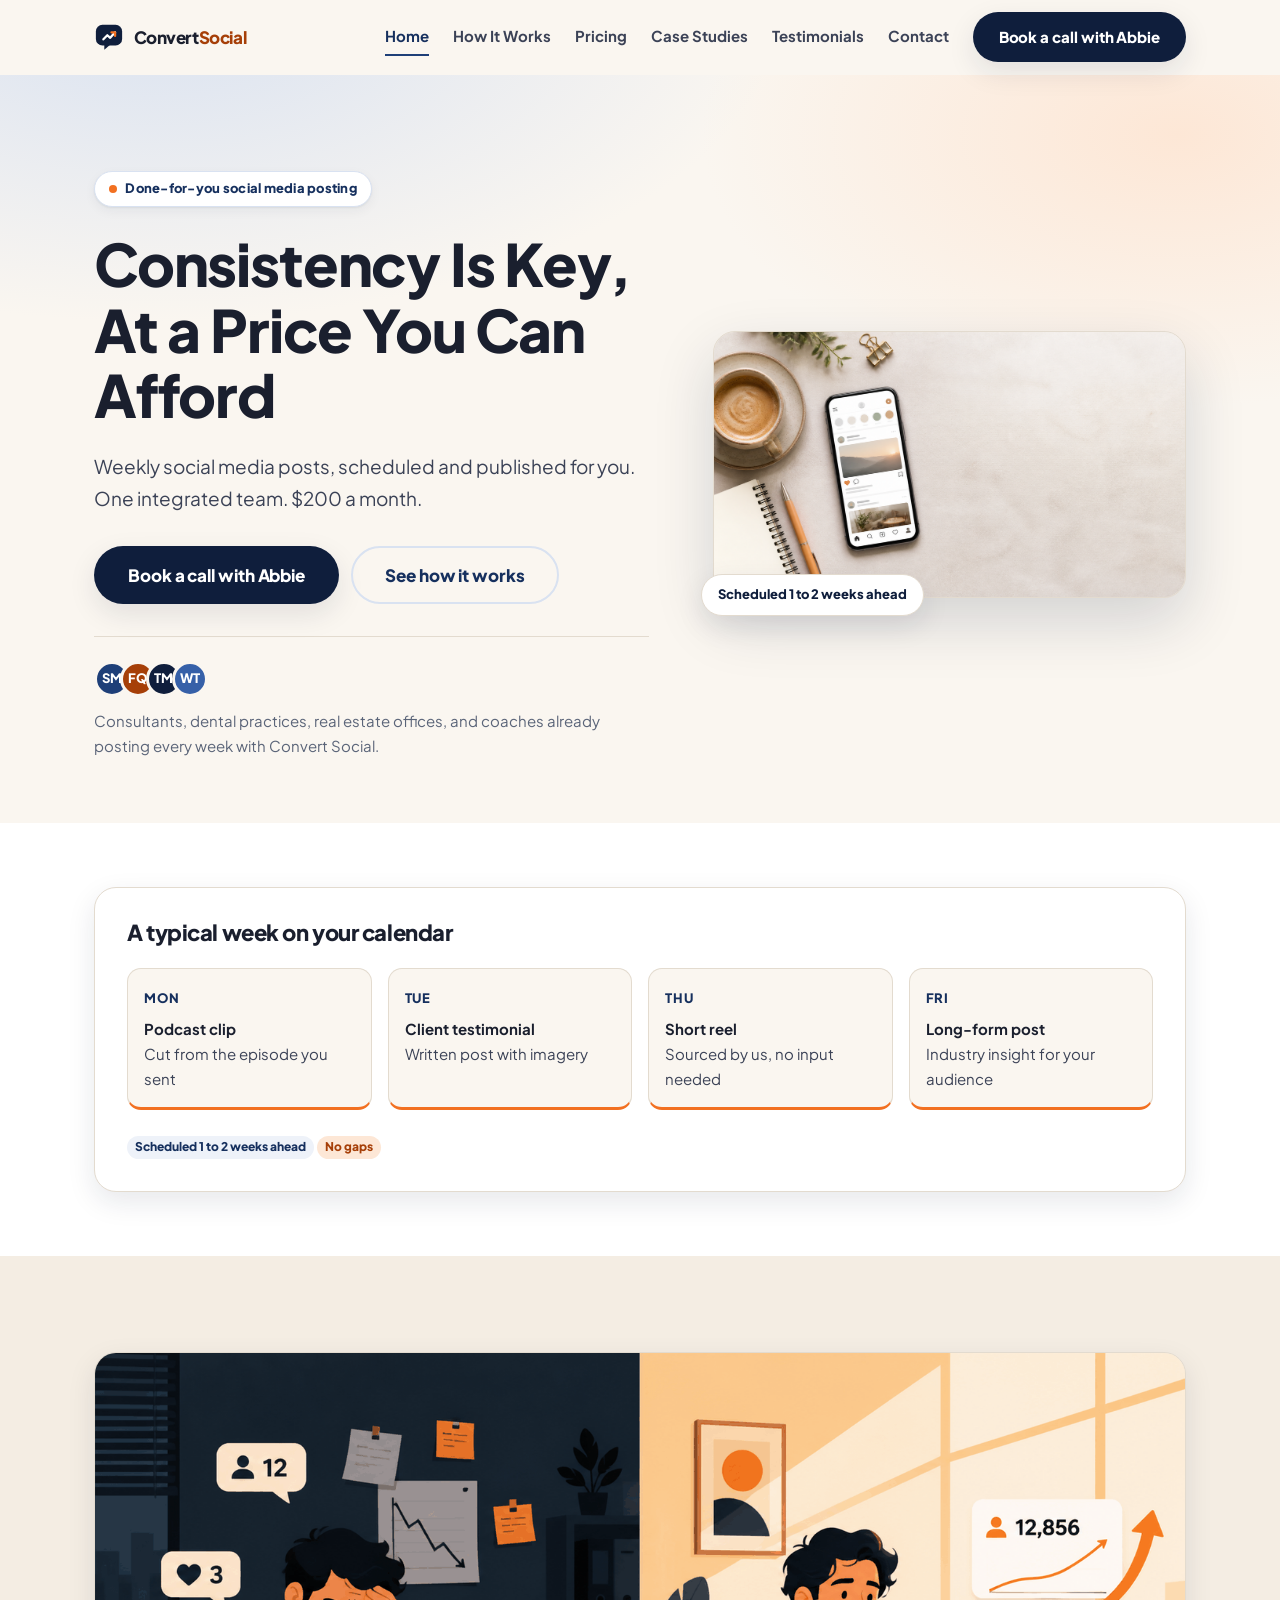
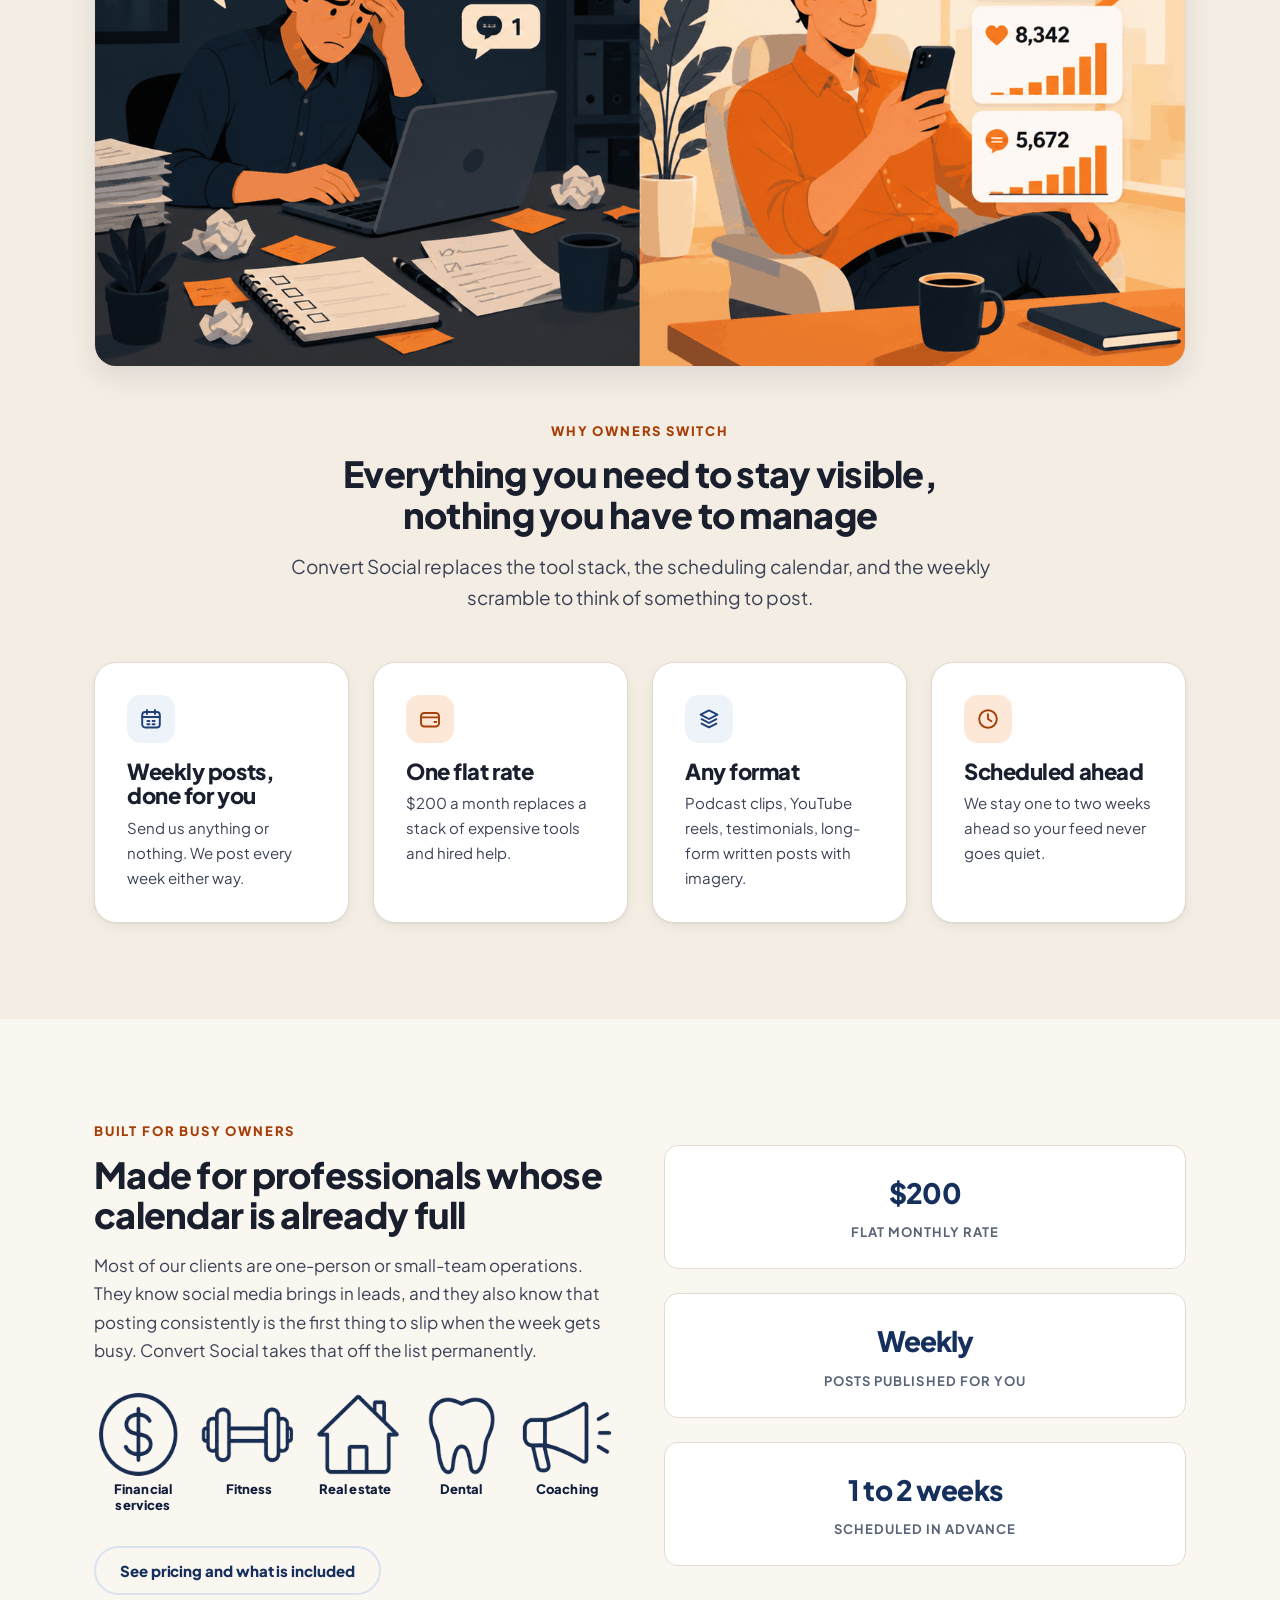
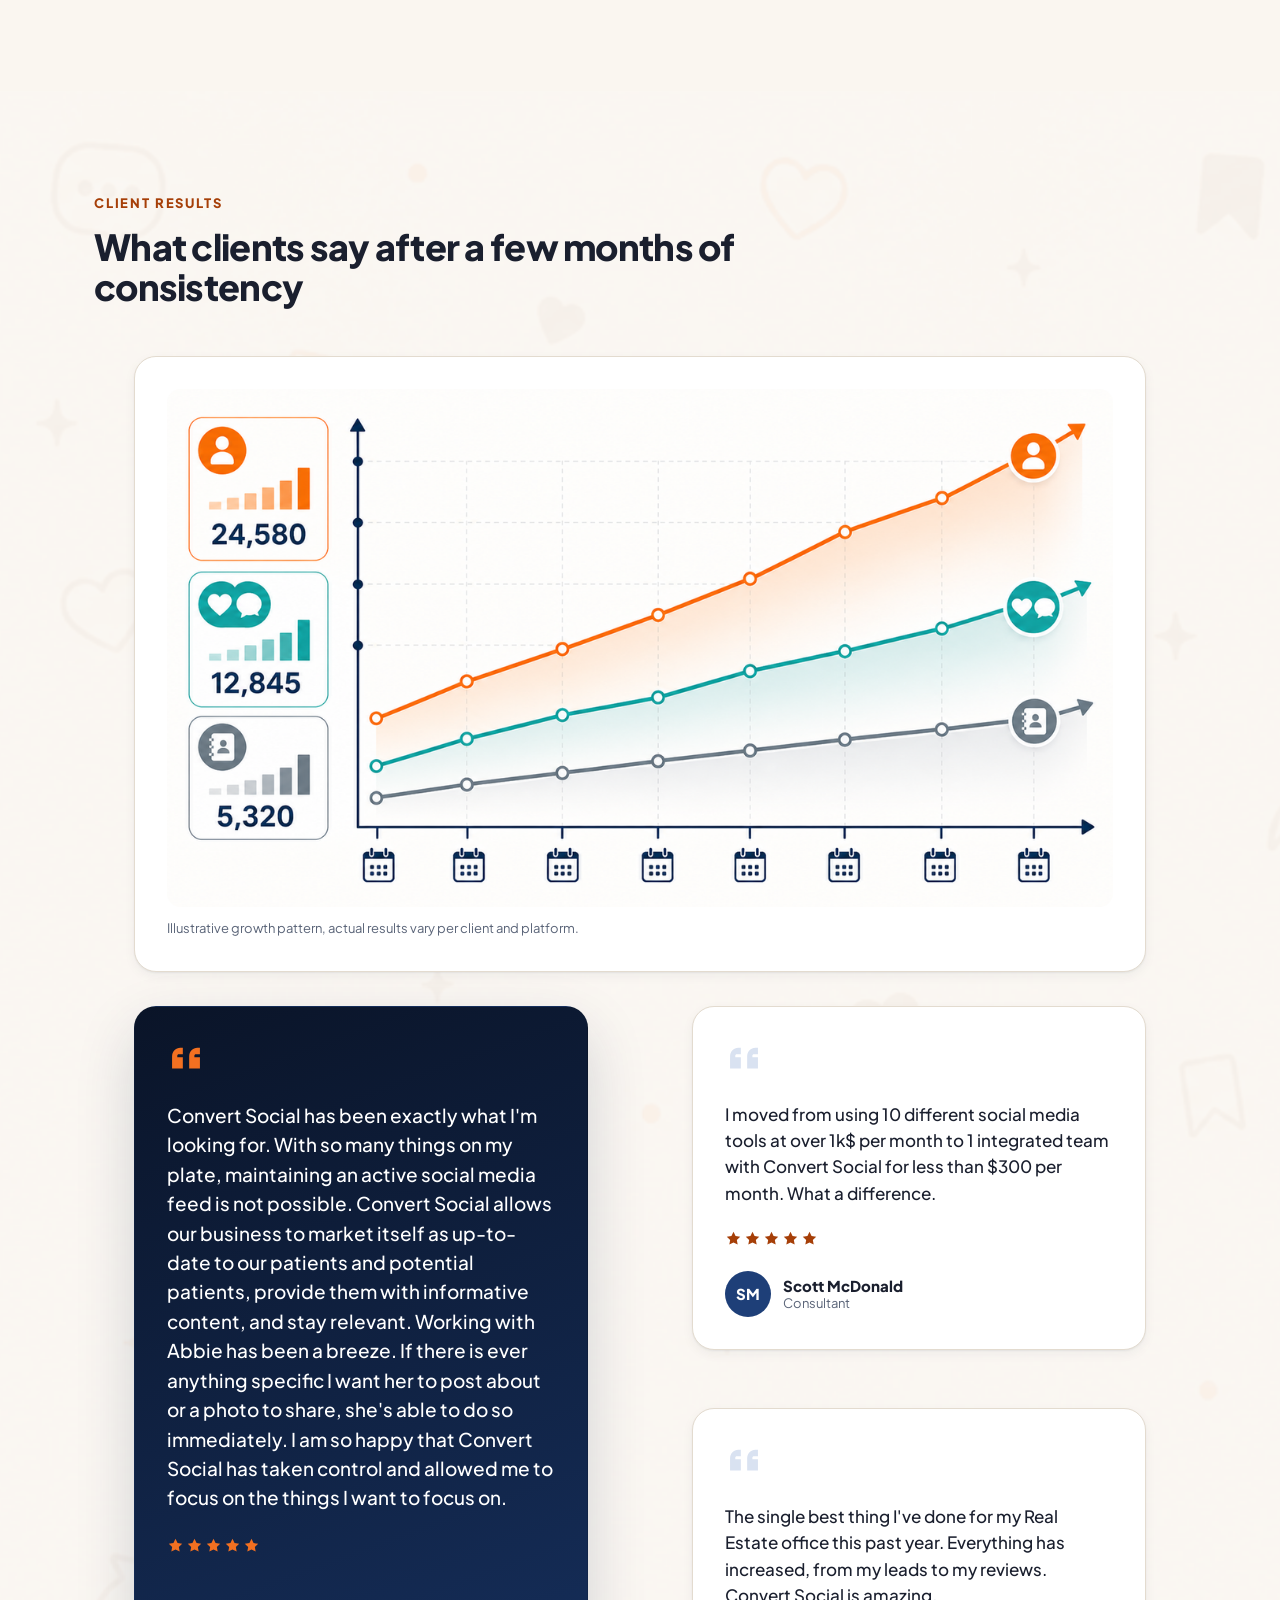
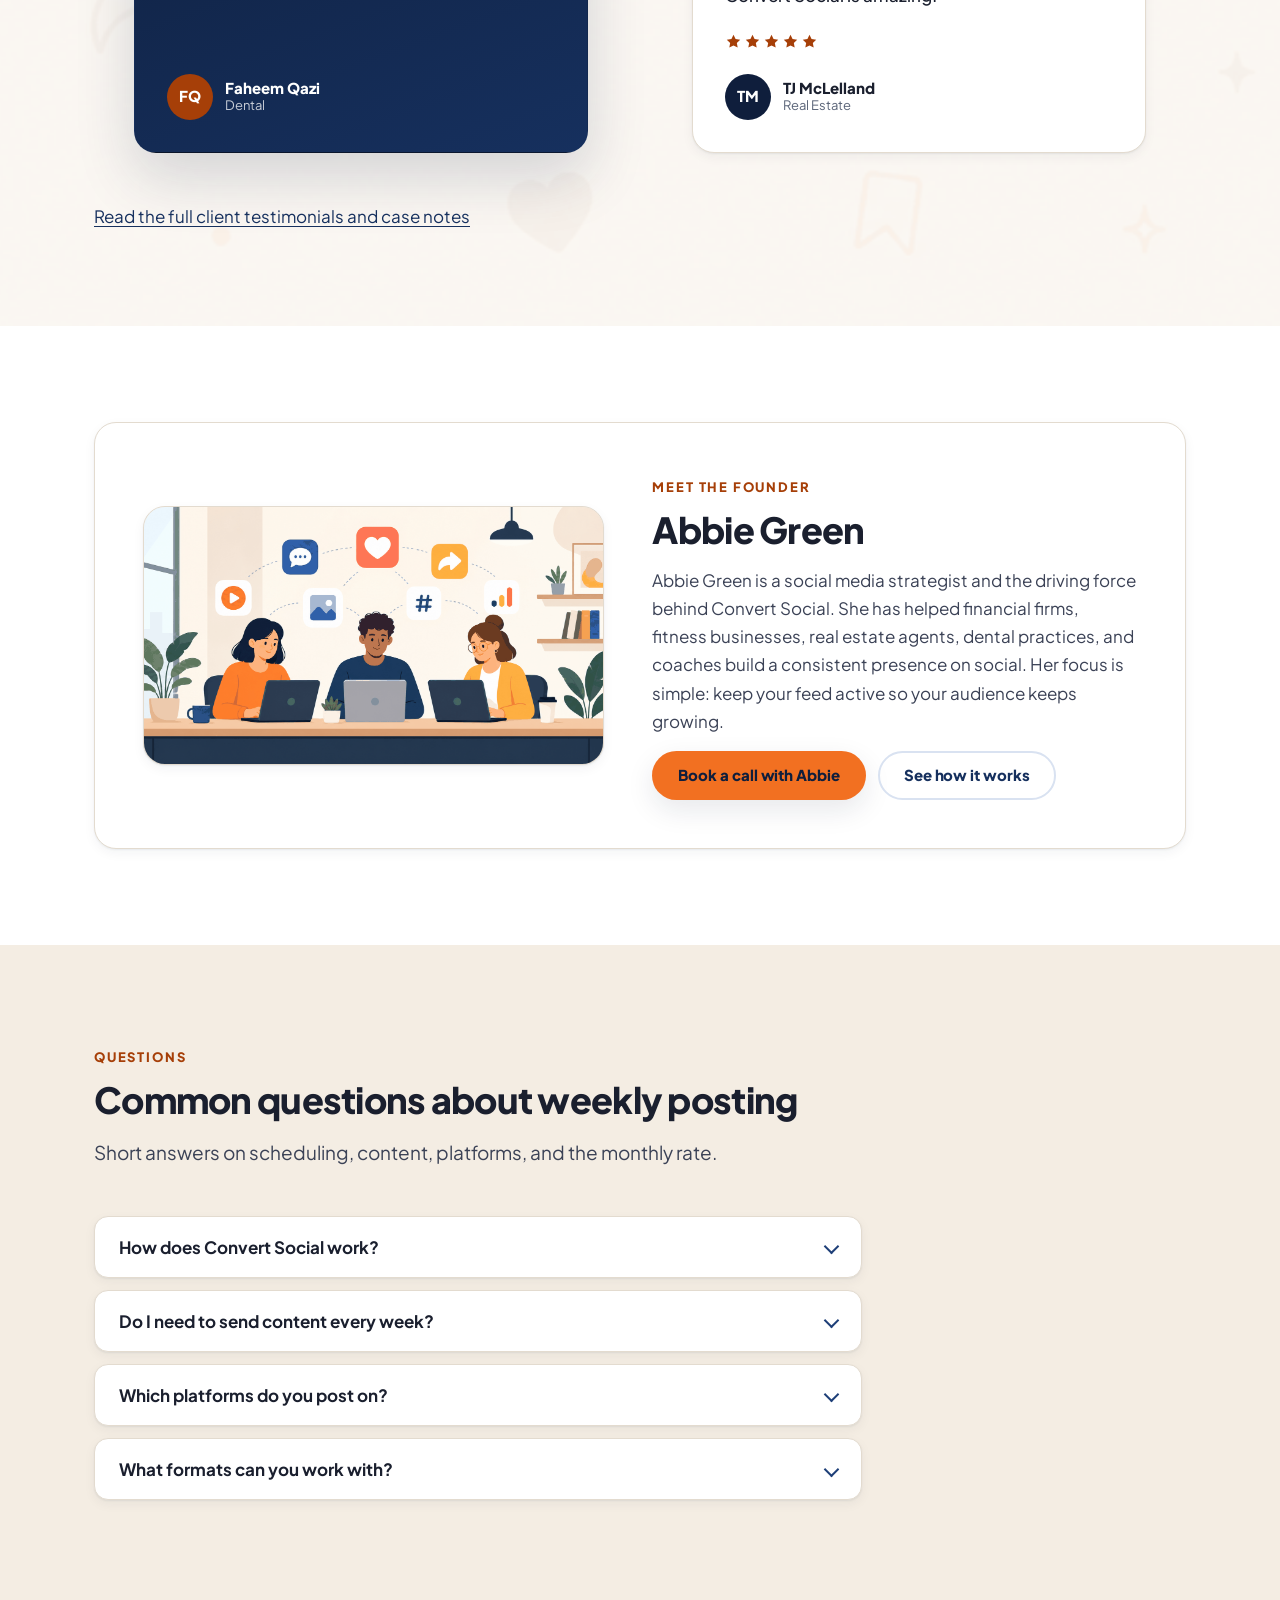
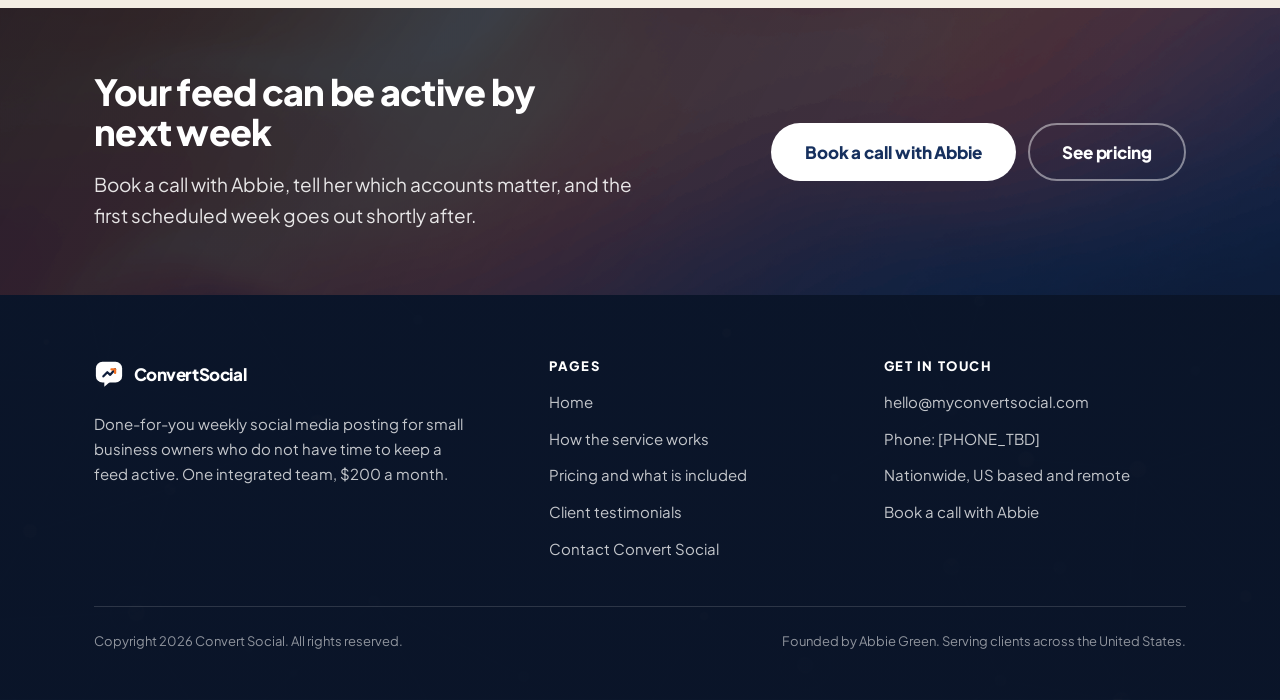
==== commit 0356792d: "OEDIT: please add a case study page that can be navigated to at the" ====
--- a/index.html
+++ b/index.html
@@ -242,6 +242,7 @@
             <li><a href="index.html" aria-current="page">Home</a></li>
             <li><a href="how-it-works.html">How It Works</a></li>
             <li><a href="pricing.html">Pricing</a></li>
+            <li><a href="case-studies.html">Case Studies</a></li>
             <li><a href="testimonials.html">Testimonials</a></li>
             <li><a href="contact.html">Contact</a></li>
         </ul>
@@ -530,4 +531,4 @@
 
   <script src="assets/js/main.js" defer></script>
 </body>
-</html>
+</html>
--- a/assets/css/style.css
+++ b/assets/css/style.css
@@ -480,6 +480,189 @@
 .card-icon svg { width: 24px; height: 24px; }
 .card-icon--orange { background: var(--orange-100); color: var(--orange-700); }
 
+/* ------------------------------------------------------------ case studies */
+.case-study-grid {
+  display: grid;
+  grid-template-columns: repeat(2, minmax(0, 1fr));
+  gap: var(--sp-6);
+}
+
+.case-study-card {
+  display: flex;
+  flex-direction: column;
+  min-height: 100%;
+  overflow: hidden;
+  background: var(--white);
+  border: 1px solid var(--line);
+  border-radius: var(--radius-lg);
+  box-shadow: var(--shadow-sm);
+  transition: transform 0.2s ease, box-shadow 0.2s ease, border-color 0.2s ease;
+}
+
+.case-study-card:hover {
+  transform: translateY(-4px);
+  border-color: var(--navy-100);
+  box-shadow: var(--shadow-md);
+}
+
+.case-study-card__visual {
+  position: relative;
+  display: grid;
+  place-items: center;
+  min-height: 13rem;
+  padding: var(--sp-6);
+  overflow: hidden;
+  background:
+    radial-gradient(circle at 82% 20%, rgba(242, 112, 33, 0.28), transparent 34%),
+    linear-gradient(145deg, var(--navy-900), var(--navy-600));
+  color: var(--white);
+}
+
+.case-study-card__visual::after {
+  content: "";
+  position: absolute;
+  width: 10rem;
+  height: 10rem;
+  right: -3rem;
+  bottom: -4rem;
+  border: 2px solid rgba(255, 255, 255, 0.18);
+  border-radius: 50%;
+}
+
+.case-study-card__visual img {
+  display: block;
+  width: 100%;
+  height: 100%;
+  min-height: 13rem;
+  object-fit: cover;
+}
+
+.case-study-card__mark {
+  position: relative;
+  z-index: 1;
+  font-size: clamp(2.25rem, 7vw, 4rem);
+  font-weight: 800;
+  line-height: 1;
+  letter-spacing: -0.05em;
+}
+
+.case-study-card__body {
+  display: flex;
+  flex: 1;
+  flex-direction: column;
+  padding: var(--sp-6);
+}
+
+.case-study-card__meta {
+  display: flex;
+  flex-wrap: wrap;
+  gap: var(--sp-2);
+  margin: 0 0 var(--sp-4);
+  padding: 0;
+  list-style: none;
+}
+
+.case-study-card__meta li {
+  margin: 0;
+  padding: 0.2rem 0.65rem;
+  background: var(--navy-50);
+  border-radius: var(--radius-pill);
+  color: var(--navy-700);
+  font-size: var(--text-xs);
+  font-weight: 800;
+}
+
+.case-study-card__body h2,
+.case-study-card__body h3 {
+  margin-bottom: var(--sp-3);
+  font-size: var(--text-xl);
+}
+
+.case-study-card__body p { font-size: var(--text-sm); }
+
+.case-study-card__results {
+  display: grid;
+  grid-template-columns: repeat(2, minmax(0, 1fr));
+  gap: var(--sp-3);
+  margin: var(--sp-5) 0;
+  padding: var(--sp-4) 0;
+  border-block: 1px solid var(--line);
+}
+
+.case-study-card__result strong {
+  display: block;
+  color: var(--navy-700);
+  font-size: var(--text-xl);
+  line-height: 1.2;
+  letter-spacing: -0.03em;
+}
+
+.case-study-card__result span {
+  display: block;
+  margin-top: var(--sp-1);
+  color: var(--ink-muted);
+  font-size: var(--text-xs);
+  font-weight: 700;
+  line-height: 1.4;
+}
+
+.case-study-card__link {
+  display: inline-flex;
+  align-items: center;
+  gap: var(--sp-2);
+  margin-top: auto;
+  color: var(--navy-700);
+  font-size: var(--text-sm);
+  font-weight: 800;
+  text-decoration: none;
+}
+
+.case-study-card__link::after {
+  content: "→";
+  transition: transform 0.16s ease;
+}
+
+.case-study-card__link:hover::after { transform: translateX(4px); }
+
+.case-study-card--coming-soon {
+  border-style: dashed;
+  box-shadow: none;
+}
+
+.case-study-card--coming-soon .case-study-card__visual {
+  background:
+    linear-gradient(135deg, rgba(217, 226, 241, 0.65), rgba(253, 231, 214, 0.7)),
+    var(--cream-alt);
+  color: var(--navy-600);
+}
+
+.case-study-card--coming-soon:hover {
+  transform: none;
+  box-shadow: var(--shadow-sm);
+}
+
+.case-study-card__placeholder {
+  position: relative;
+  z-index: 1;
+  text-align: center;
+}
+
+.case-study-card__placeholder span {
+  display: block;
+  font-size: 2.5rem;
+  font-weight: 500;
+  line-height: 1;
+}
+
+.case-study-card__placeholder small {
+  display: block;
+  margin-top: var(--sp-3);
+  font-size: var(--text-xs);
+  font-weight: 800;
+  letter-spacing: 0.08em;
+  text-transform: uppercase;
+}
+
 /* ------------------------------------------------------------ steps */
 .steps { counter-reset: step; margin: 0; padding: 0; list-style: none; }
 .steps > li {
@@ -847,7 +1030,7 @@
     transition-duration: 0.001ms;
   }
   .js-ready .reveal { opacity: 1; transform: none; }
-  .btn:hover, .card--hover:hover { transform: none; }
+  .btn:hover, .card--hover:hover, .case-study-card:hover { transform: none; }
 }
 
 /* ------------------------------------------------------------ responsive */
@@ -883,13 +1066,14 @@
   .nav-links { flex-direction: column; align-items: stretch; gap: var(--sp-2); }
   .nav-links a { padding-block: 0.55rem; border-bottom: 1px solid var(--line); }
   .nav-links a[aria-current="page"] { border-bottom-color: var(--navy-600); }
-  .grid--2, .grid--3, .grid--4 { grid-template-columns: minmax(0, 1fr); }
+  .grid--2, .grid--3, .grid--4, .case-study-grid { grid-template-columns: minmax(0, 1fr); }
   .stat-row { grid-template-columns: minmax(0, 1fr); }
   .steps > li { padding: var(--sp-6) var(--sp-5); }
   .steps > li::before { position: static; margin-bottom: var(--sp-4); }
   .footer-grid { grid-template-columns: minmax(0, 1fr); }
   .price-card, .form-card, .founder { padding: var(--sp-5); }
   .section { padding-block: var(--sp-8); }
+  .case-study-card__visual { min-height: 10rem; }
 }
 
 
@@ -1104,4 +1288,4 @@
   .hero-visual .hero-visual-tag { left: 8px; bottom: -14px; }
   .price-badge-art { width: 96px; top: -20px; right: -6px; }
   .week-band, .chart-panel, .icon-flow { padding: var(--sp-5); }
-}
+}
